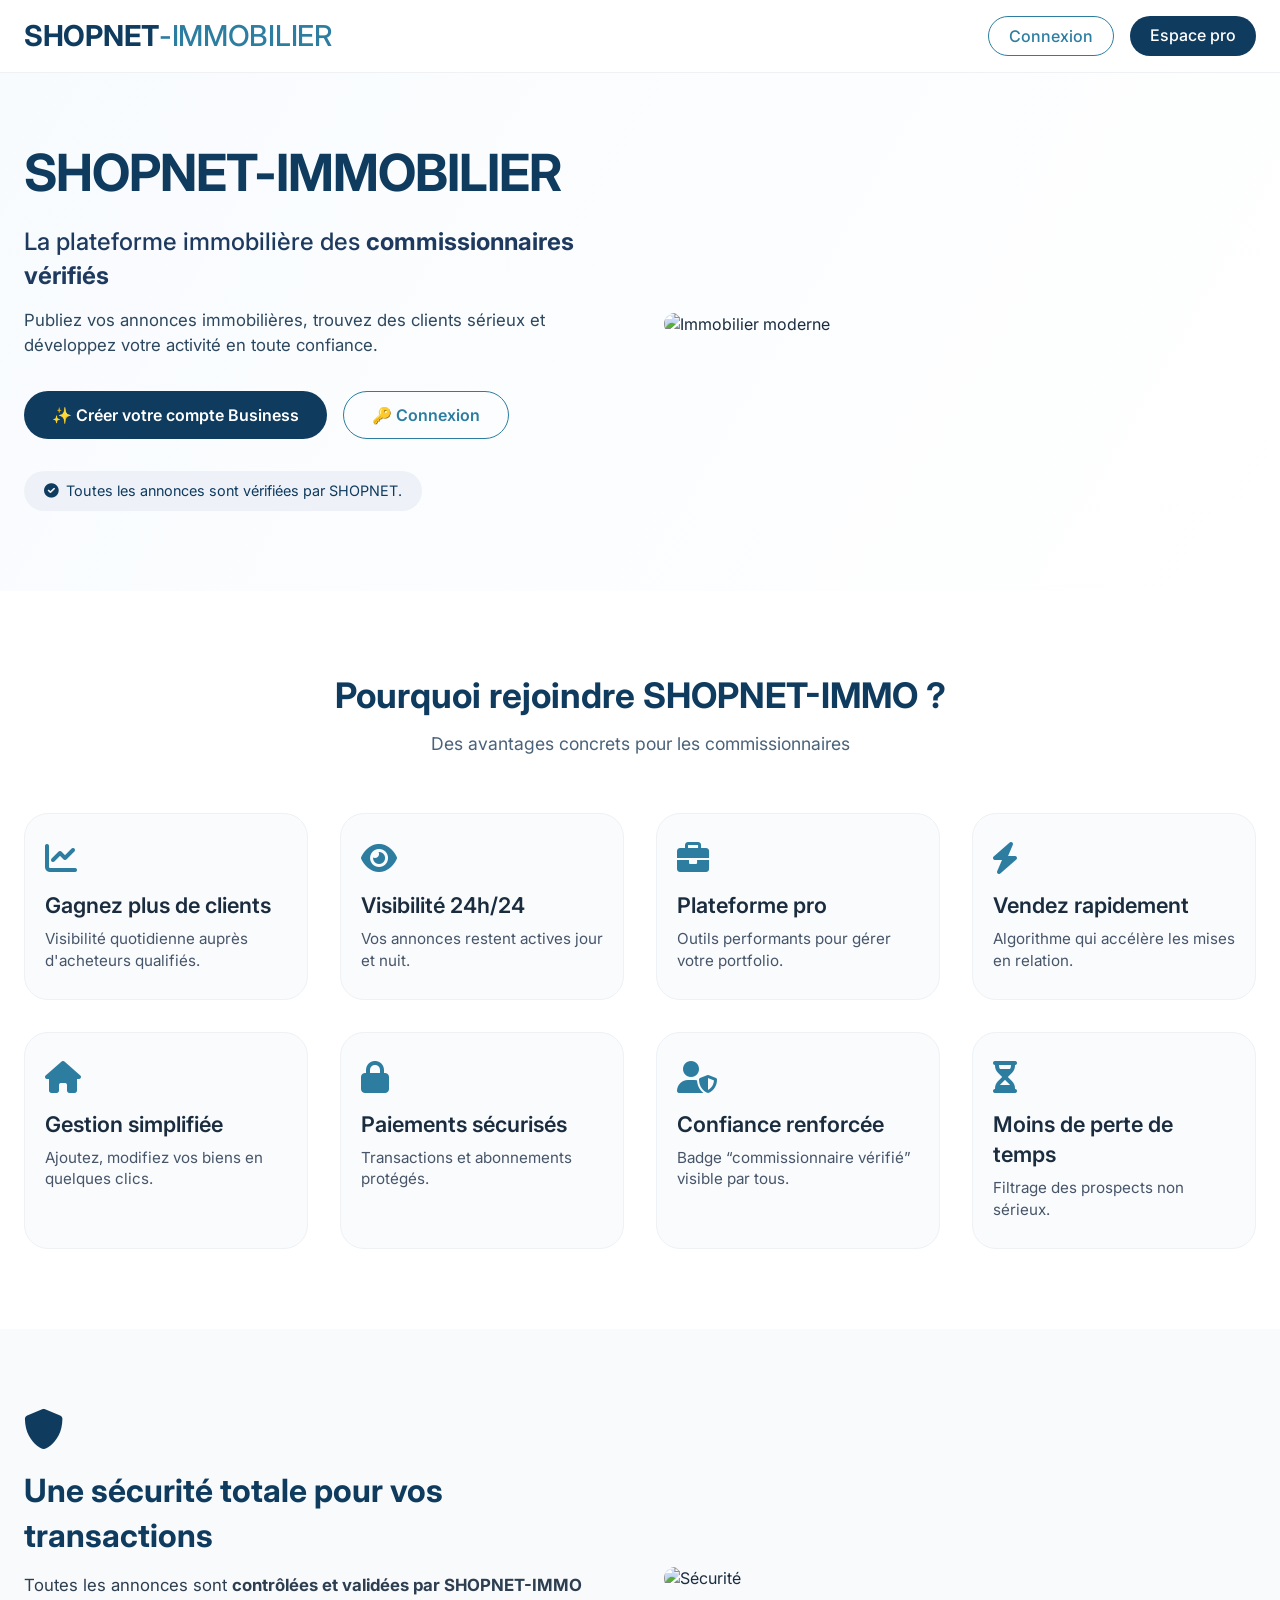
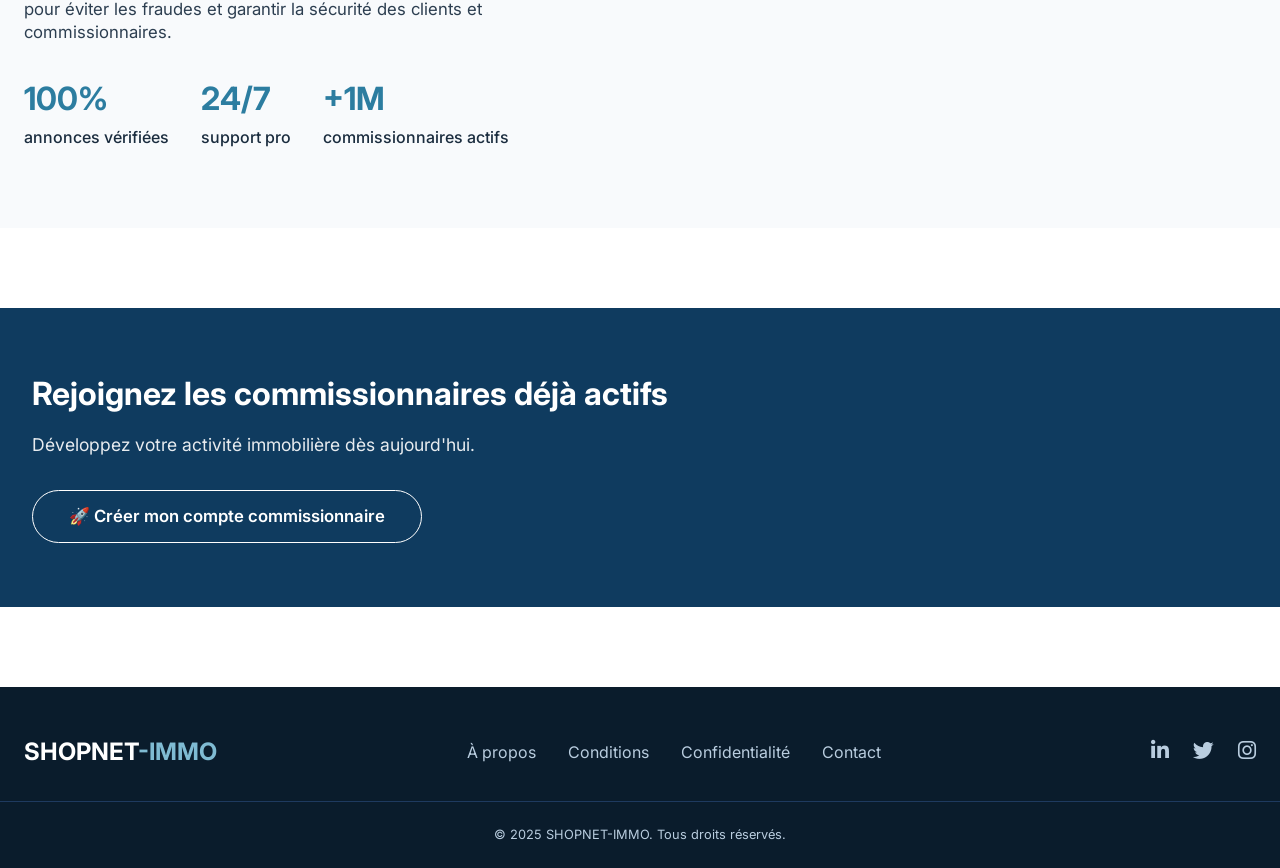
==== index.html @ 05b3bc92 "first commit" ====
<!DOCTYPE html>
<html lang="fr">
<head>
  <meta charset="UTF-8">
  <meta name="viewport" content="width=device-width, initial-scale=1.0, viewport-fit=cover">
  <title>SHOPNET-Immo | Commissionnaires vérifiés</title>
  <link rel="stylesheet" href="style.css">
  <link href="https://fonts.googleapis.com/css2?family=Inter:opsz,wght@14..32,300;14..32,400;14..32,500;14..32,600;14..32,700&display=swap" rel="stylesheet">
  <link rel="stylesheet" href="https://cdnjs.cloudflare.com/ajax/libs/font-awesome/6.0.0-beta3/css/all.min.css">
</head>
<body>

  <nav class="navbar">
    <div class="container nav-flex">
      <div class="logo">SHOPNET<span>-IMMOBILIER</span></div>
      <div class="nav-actions">
        <a href="#" class="btn-outline">Connexion</a>
        <a href="#" class="btn-primary">Espace pro</a>
      </div>
    </div>
  </nav>

  <main>
    <section class="hero">
      <div class="container hero-grid">
        <div class="hero-text">
          <h1>SHOPNET-IMMOBILIER</h1>
          <p class="hero-subtitle">La plateforme immobilière des <strong>commissionnaires vérifiés</strong></p>
          <p class="hero-description">Publiez vos annonces immobilières, trouvez des clients sérieux et développez votre activité en toute confiance.</p>
          <div class="hero-buttons">
            <a href="register.html" class="btn btn-primary">✨ Créer votre compte Business</a>
            <a href="Login.html" class="btn btn-secondary">🔑 Connexion</a>
          </div>
          <div class="trust-mini">
            <i class="fas fa-check-circle"></i> Toutes les annonces sont vérifiées par SHOPNET.
          </div>
        </div>
        <div class="hero-visual">
          <img src="https://images.unsplash.com/photo-1560518883-ce09059eeffa?w=600&auto=format" alt="Immobilier moderne" loading="lazy">
        </div>
      </div>
    </section>

    <section class="advantages">
      <div class="container">
        <div class="section-title">
          <h2>Pourquoi rejoindre SHOPNET-IMMO ?</h2>
          <p>Des avantages concrets pour les commissionnaires</p>
        </div>
        <div class="advantages-grid">
          <div class="card"><i class="fas fa-chart-line"></i><h3>Gagnez plus de clients</h3><p>Visibilité quotidienne auprès d'acheteurs qualifiés.</p></div>
          <div class="card"><i class="fas fa-eye"></i><h3>Visibilité 24h/24</h3><p>Vos annonces restent actives jour et nuit.</p></div>
          <div class="card"><i class="fas fa-briefcase"></i><h3>Plateforme pro</h3><p>Outils performants pour gérer votre portfolio.</p></div>
          <div class="card"><i class="fas fa-bolt"></i><h3>Vendez rapidement</h3><p>Algorithme qui accélère les mises en relation.</p></div>
          <div class="card"><i class="fas fa-home"></i><h3>Gestion simplifiée</h3><p>Ajoutez, modifiez vos biens en quelques clics.</p></div>
          <div class="card"><i class="fas fa-lock"></i><h3>Paiements sécurisés</h3><p>Transactions et abonnements protégés.</p></div>
          <div class="card"><i class="fas fa-user-shield"></i><h3>Confiance renforcée</h3><p>Badge “commissionnaire vérifié” visible par tous.</p></div>
          <div class="card"><i class="fas fa-hourglass-half"></i><h3>Moins de perte de temps</h3><p>Filtrage des prospects non sérieux.</p></div>
        </div>
      </div>
    </section>

    <section class="trust">
      <div class="container trust-flex">
        <div class="trust-content">
          <i class="fas fa-shield-alt"></i>
          <h2>Une sécurité totale pour vos transactions</h2>
          <p>Toutes les annonces sont <strong>contrôlées et validées par SHOPNET-IMMO</strong> pour éviter les fraudes et garantir la sécurité des clients et commissionnaires.</p>
          <div class="trust-stats">
            <div><span>100%</span> annonces vérifiées</div>
            <div><span>24/7</span> support pro</div>
            <div><span>+1M</span> commissionnaires actifs</div>
          </div>
        </div>             
        <div class="trust-image">
          <img src="https://images.unsplash.com/photo-1560520653-9e0e4c89eb11?w=500&auto=format" alt="Sécurité">
        </div>
      </div>
    </section>

    <section class="cta">
      <div class="container cta-inner">
        <h2>Rejoignez les commissionnaires déjà actifs</h2>
        <p>Développez votre activité immobilière dès aujourd'hui.</p>
        <a href="#" class="btn btn-outline-cta">🚀 Créer mon compte commissionnaire</a>
      </div>
    </section>
  </main>

  <footer class="footer">
    <div class="container footer-flex">
      <div class="footer-brand">SHOPNET<span>-IMMO</span></div>
      <div class="footer-links">
        <a href="#">À propos</a>
        <a href="#">Conditions</a>
        <a href="#">Confidentialité</a>
        <a href="#">Contact</a>
      </div>
      <div class="footer-social">
        <i class="fab fa-linkedin-in"></i>
        <i class="fab fa-twitter"></i>
        <i class="fab fa-instagram"></i>
      </div>
    </div>
    <div class="footer-copyright">© 2025 SHOPNET-IMMO. Tous droits réservés.</div>
  </footer>

  <script src="script.js"></script>
</body>
</html>
---- style.css ----
* {
  margin: 0;
  padding: 0;
  box-sizing: border-box;
}

body {
  font-family: 'Inter', sans-serif;
  background: #ffffff;
  color: #1a2c3e;
  line-height: 1.4;
}

.container {
  max-width: 1280px;
  margin: 0 auto;
  padding: 0 24px;
}

.navbar {
  background: white;
  border-bottom: 1px solid #eef2f5;
  padding: 16px 0;
  position: sticky;
  top: 0;
  background: rgba(255,255,255,0.96);
  backdrop-filter: blur(4px);
  z-index: 10;
}

.nav-flex {
  display: flex;
  justify-content: space-between;
  align-items: center;
  flex-wrap: wrap;
  gap: 16px;
}

.logo {
  font-size: 1.8rem;
  font-weight: 700;
  color: #0f3b5f;
  letter-spacing: -0.3px;
}

.logo span {
  color: #2c7da0;
  font-weight: 500;
}

.nav-actions {
  display: flex;
  gap: 16px;
}

.btn-outline {
  border: 1px solid #2c7da0;
  background: transparent;
  padding: 8px 20px;
  border-radius: 40px;
  color: #2c7da0;
  font-weight: 500;
  text-decoration: none;
  transition: 0.2s;
}

.btn-outline:hover {
  background: #eef7fc;
}

.btn-primary {
  background: #0f3b5f;
  color: white;
  padding: 8px 20px;
  border-radius: 40px;
  font-weight: 500;
  text-decoration: none;
  transition: 0.2s;
  border: none;
}

.btn-primary:hover {
  background: #1e5a7d;
}

.hero {
  padding: 64px 0 80px;
  background: linear-gradient(120deg, #f8fbfe 0%, #ffffff 100%);
}

.hero-grid {
  display: grid;
  grid-template-columns: 1fr 1fr;
  gap: 48px;
  align-items: center;
}

.hero-text h1 {
  font-size: 3.2rem;
  font-weight: 700;
  color: #0f3b5f;
  margin-bottom: 16px;
  letter-spacing: -1px;
}

.hero-subtitle {
  font-size: 1.5rem;
  font-weight: 500;
  margin-bottom: 16px;
  color: #1e3a5f;
}

.hero-description {
  font-size: 1.05rem;
  color: #2c475e;
  margin-bottom: 32px;
  line-height: 1.5;
}

.hero-buttons {
  display: flex;
  flex-wrap: wrap;
  gap: 16px;
  margin-bottom: 32px;
}

.btn {
  padding: 12px 28px;
  border-radius: 40px;
  font-weight: 600;
  text-decoration: none;
  display: inline-flex;
  align-items: center;
  gap: 8px;
  transition: all 0.2s ease;
}

.btn-primary {
  background: #0f3b5f;
  color: white;
}

.btn-primary:hover {
  background: #1a4f76;
  transform: translateY(-2px);
}

.btn-secondary {
  background: transparent;
  border: 1px solid #2c7da0;
  color: #2c7da0;
}

.btn-secondary:hover {
  background: #eef7fc;
}

.trust-mini {
  background: #eef2f8;
  padding: 10px 20px;
  border-radius: 60px;
  display: inline-flex;
  align-items: center;
  gap: 8px;
  font-size: 0.9rem;
  color: #0f3b5f;
}

.hero-visual img {
  width: 100%;
  border-radius: 24px;
  display: block;
}

.advantages {
  padding: 80px 0;
  background: white;
}

.section-title {
  text-align: center;
  margin-bottom: 56px;
}

.section-title h2 {
  font-size: 2.2rem;
  font-weight: 700;
  color: #0f3b5f;
  margin-bottom: 12px;
}

.section-title p {
  font-size: 1.1rem;
  color: #4a627a;
}

.advantages-grid {
  display: grid;
  grid-template-columns: repeat(auto-fill, minmax(270px, 1fr));
  gap: 32px;
}

.card {
  background: #f9fbfd;
  padding: 28px 20px;
  border-radius: 24px;
  transition: all 0.25s;
  border: 1px solid #eef2f5;
}

.card i {
  font-size: 2rem;
  color: #2c7da0;
  margin-bottom: 16px;
  display: inline-block;
}

.card h3 {
  font-size: 1.35rem;
  margin-bottom: 8px;
  font-weight: 600;
}

.card p {
  font-size: 0.95rem;
  color: #475569;
  line-height: 1.4;
}

.card:hover {
  transform: translateY(-4px);
  border-color: #cde3ef;
  background: white;
}

.trust {
  padding: 80px 0;
  background: #f8fafc;
}

.trust-flex {
  display: grid;
  grid-template-columns: 1fr 1fr;
  gap: 48px;
  align-items: center;
}

.trust-content i {
  font-size: 2.5rem;
  color: #0f3b5f;
  margin-bottom: 20px;
}

.trust-content h2 {
  font-size: 2rem;
  font-weight: 700;
  margin-bottom: 16px;
  color: #0f3b5f;
}

.trust-content p {
  font-size: 1.05rem;
  color: #2c3e50;
  margin-bottom: 32px;
}

.trust-stats {
  display: flex;
  flex-wrap: wrap;
  gap: 32px;
}

.trust-stats div {
  font-size: 1rem;
  font-weight: 500;
}

.trust-stats span {
  display: block;
  font-size: 2rem;
  font-weight: 700;
  color: #2c7da0;
  margin-bottom: 4px;
}

.trust-image img {
  width: 100%;
  border-radius: 24px;
  display: block;
}

.cta {
  padding: 80px 0;
  background: white;
}

.cta-inner {
  background: #0f3b5f;
  padding: 64px 32px;
  border-radius: 0;
  text-align: left;
  color: white;
}

.cta-inner h2 {
  font-size: 2rem;
  margin-bottom: 16px;
}

.cta-inner p {
  font-size: 1.1rem;
  margin-bottom: 32px;
  opacity: 0.9;
}

/* Bouton CTA sans fond, simple trait, AVEC border-radius */
.btn-outline-cta {
  background: transparent;
  border: 1px solid white;
  color: white;
  padding: 14px 36px;
  font-size: 1.05rem;
  font-weight: 600;
  text-decoration: none;
  display: inline-flex;
  align-items: center;
  gap: 8px;
  transition: all 0.2s ease;
  border-radius: 40px;   /* ← AJOUT : coins arrondis */
}

.btn-outline-cta:hover {
  background: rgba(255, 255, 255, 0.1);
  border-color: white;
  color: white;
  transform: translateY(-2px);
}

.footer {
  background: #0a1c2c;
  color: #b9cddf;
  padding: 48px 0 24px;
}

.footer-flex {
  display: flex;
  justify-content: space-between;
  align-items: center;
  flex-wrap: wrap;
  gap: 32px;
  border-bottom: 1px solid #1e3a5f;
  padding-bottom: 32px;
  margin-bottom: 24px;
}

.footer-brand {
  font-size: 1.5rem;
  font-weight: 700;
  color: white;
}

.footer-brand span {
  color: #7fbbd3;
}

.footer-links {
  display: flex;
  gap: 32px;
  flex-wrap: nowrap;
}

.footer-links a {
  color: #b9cddf;
  text-decoration: none;
  transition: 0.2s;
  white-space: nowrap;
}

.footer-links a:hover {
  color: white;
}

.footer-social i {
  font-size: 1.3rem;
  margin-left: 20px;
  cursor: pointer;
  transition: 0.2s;
}

.footer-social i:hover {
  color: white;
}

.footer-copyright {
  text-align: center;
  font-size: 0.8rem;
}

/* Responsive */
@media (max-width: 900px) {
  .hero-grid, .trust-flex {
    grid-template-columns: 1fr;
    gap: 32px;
  }
  .hero-text h1 {
    font-size: 2.8rem;
  }
  .advantages-grid {
    gap: 24px;
  }
}

@media (max-width: 768px) {
  .footer-links {
    gap: 20px;
    flex-wrap: wrap;
  }
  .footer-links a {
    white-space: normal;
  }
}

@media (max-width: 640px) {
  .container {
    padding: 0 20px;
  }
  .hero {
    padding: 40px 0;
  }
  .hero-buttons {
    flex-direction: column;
    align-items: stretch;
  }
  .btn {
    justify-content: center;
  }
  .trust-stats {
    flex-direction: column;
    gap: 16px;
  }
  .footer-flex {
    flex-direction: column;
    text-align: center;
  }
  .footer-links {
    justify-content: center;
    flex-wrap: wrap;
  }
}
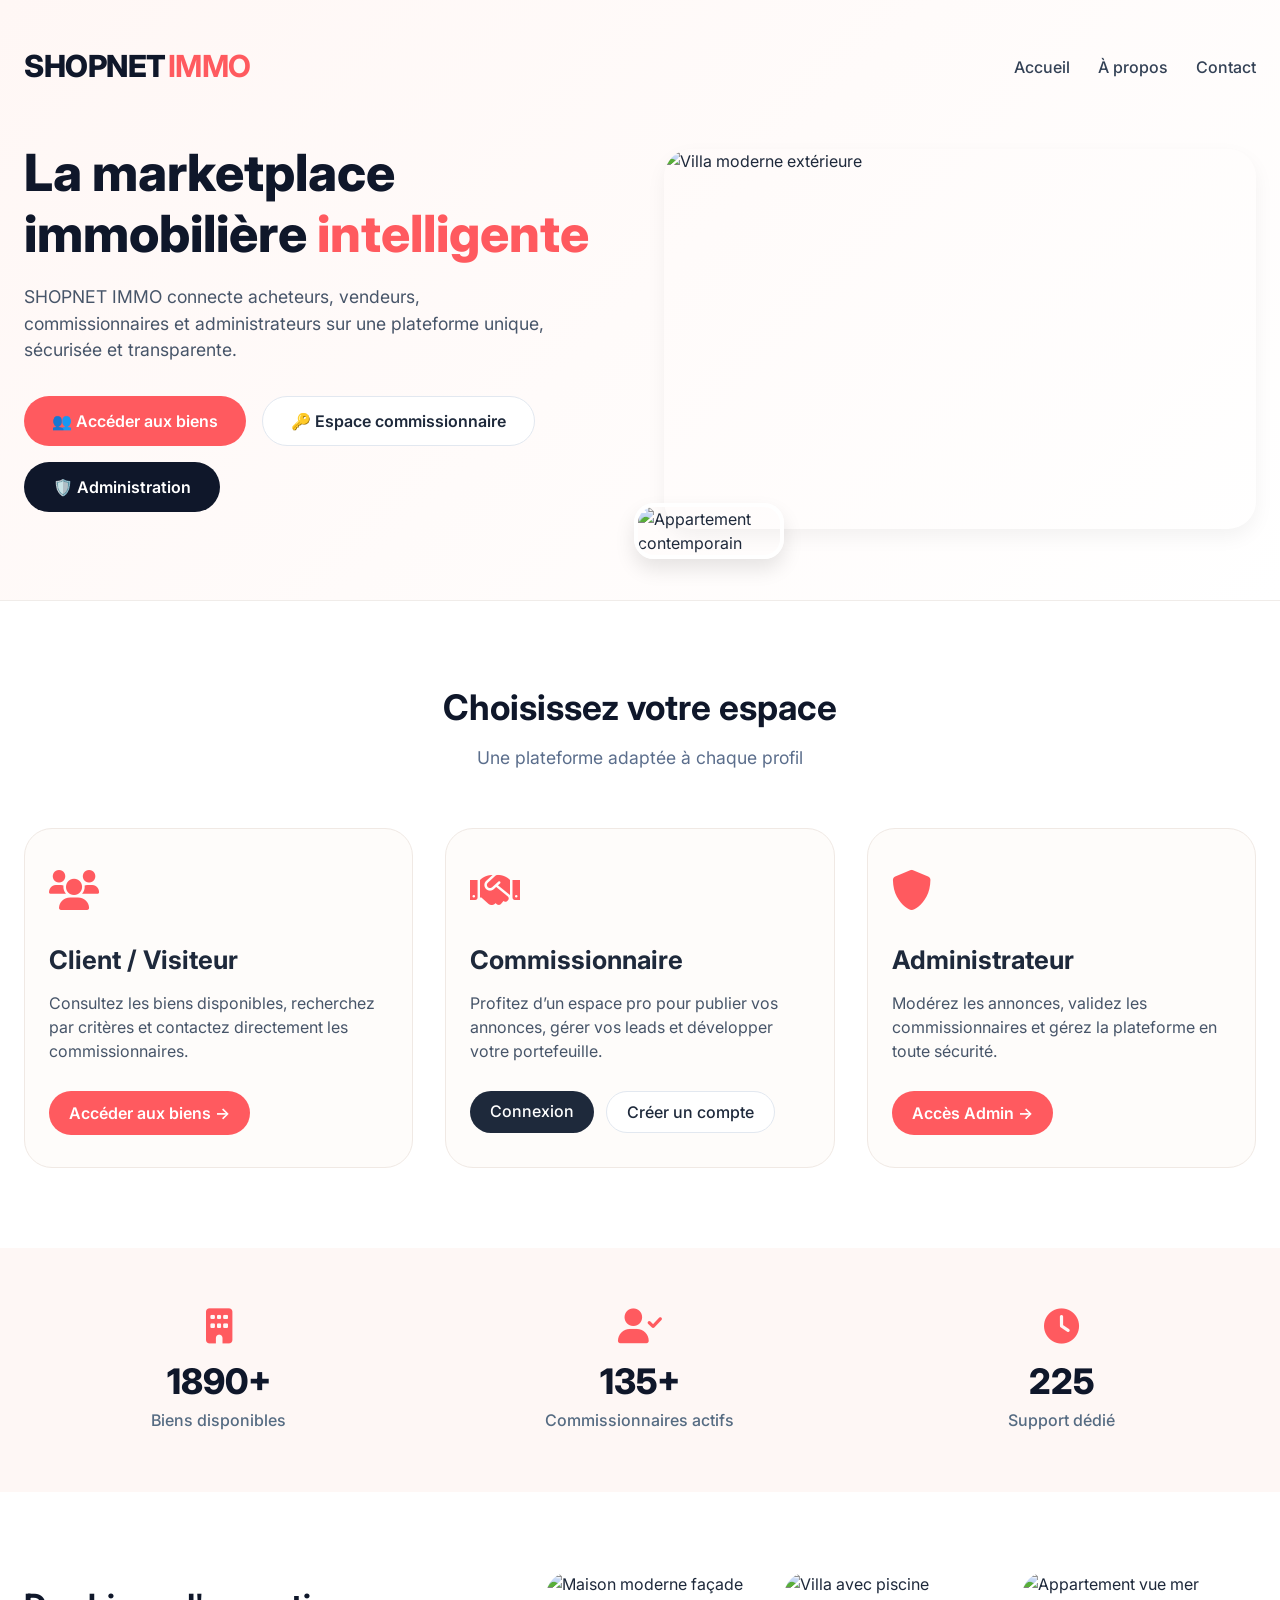
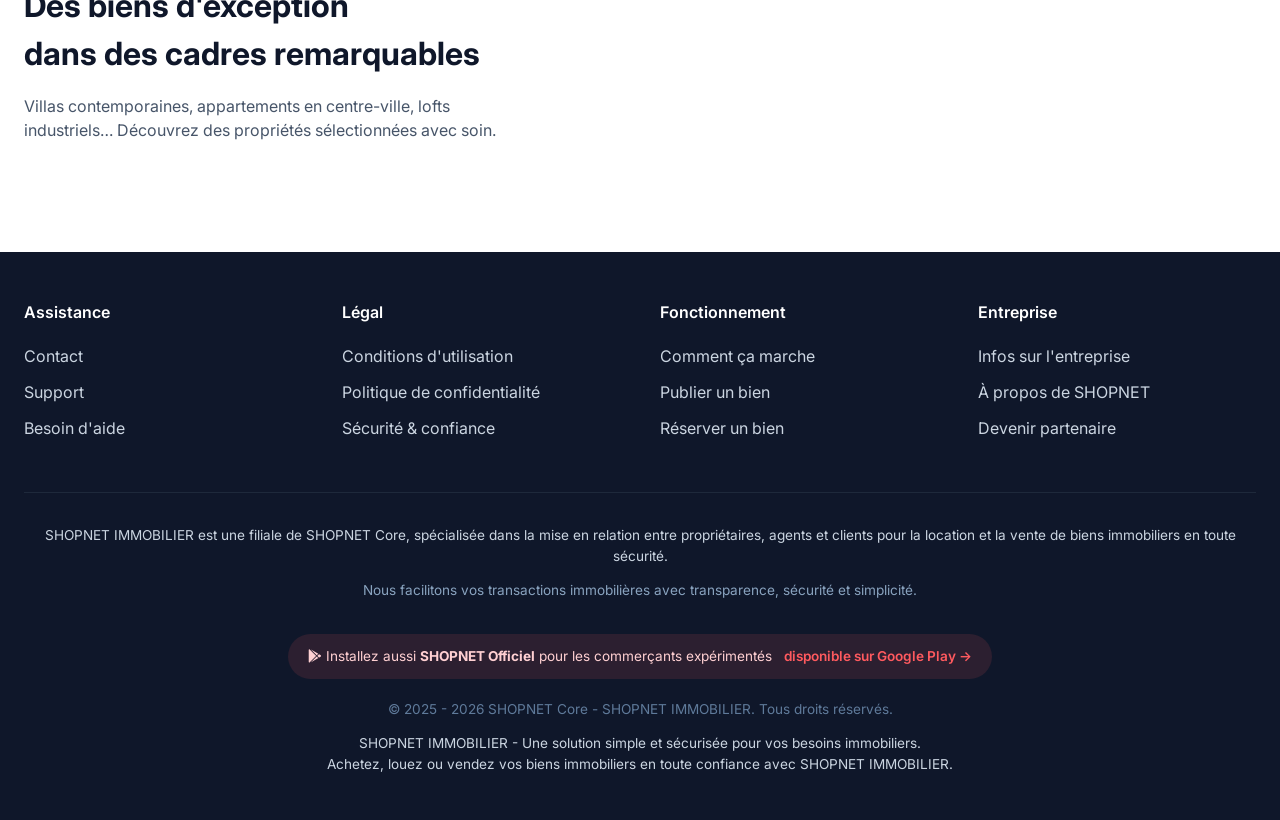
==== commit 3eb337dc: "update project" ====
--- a/index.html
+++ b/index.html
@@ -5,106 +5,167 @@
 <head>
   <meta charset="UTF-8">
   <meta name="viewport" content="width=device-width, initial-scale=1.0, viewport-fit=cover">
-  <title>SHOPNET-Immo | Commissionnaires vérifiés</title>
+  <title>SHOPNET IMMO | Portail immobilier de confiance</title>
   <link rel="stylesheet" href="style.css">
-  <link href="https://fonts.googleapis.com/css2?family=Inter:opsz,wght@14..32,300;14..32,400;14..32,500;14..32,600;14..32,700&display=swap" rel="stylesheet">
+  <link href="https://fonts.googleapis.com/css2?family=Inter:opsz,wght@14..32,300;14..32,400;14..32,500;14..32,600;14..32,700;14..32,800&display=swap" rel="stylesheet">
   <link rel="stylesheet" href="https://cdnjs.cloudflare.com/ajax/libs/font-awesome/6.0.0-beta3/css/all.min.css">
 </head>
 <body>
+  <header class="hero-section">
+    <div class="container">
+      <nav class="navbar">
+        <div class="logo">SHOPNET<span>IMMO</span></div>
+        <div class="nav-links">
+          <a href="#" class="nav-link">Accueil</a>
+          <a href="#" class="nav-link">À propos</a>
+          <a href="#" class="nav-link">Contact</a>
+        </div>
+      </nav>
 
-  <nav class="navbar">
-    <div class="container nav-flex">
-      <div class="logo">SHOPNET<span>-IMMOBILIER</span></div>
-      <div class="nav-actions">
-        <a href="#" class="btn-outline">Connexion</a>
-        <a href="#" class="btn-primary">Espace pro</a>
+      <div class="hero-grid">
+        <div class="hero-content">
+          <h1>La marketplace immobilière <span class="accent">intelligente</span></h1>
+          <p class="hero-description">
+            SHOPNET IMMO connecte acheteurs, vendeurs, commissionnaires et administrateurs sur une plateforme unique, sécurisée et transparente.
+          </p>
+          <div class="hero-buttons">
+            <a href="Fil.html" class="btn btn-primary">👥 Accéder aux biens</a>
+            <a href="Login.html" class="btn btn-outline">🔑 Espace commissionnaire</a>
+            <a href="AdminDashboard/verifie.html" class="btn btn-secondary">🛡️ Administration</a>
+          </div>
+        </div>
+        <div class="hero-image">
+          <img src="https://images.unsplash.com/photo-1582407947304-fd86f028f716?w=700&auto=format" alt="Villa moderne extérieure" loading="lazy">
+          <img src="https://images.unsplash.com/photo-1564013799919-ab600027ffc6?w=300&auto=format" alt="Appartement contemporain" class="floating-img" loading="lazy">
+        </div>
       </div>
     </div>
-  </nav>
+  </header>
 
   <main>
-    <section class="hero">
-      <div class="container hero-grid">
-        <div class="hero-text">
-          <h1>SHOPNET-IMMOBILIER</h1>
-          <p class="hero-subtitle">La plateforme immobilière des <strong>commissionnaires vérifiés</strong></p>
-          <p class="hero-description">Publiez vos annonces immobilières, trouvez des clients sérieux et développez votre activité en toute confiance.</p>
-          <div class="hero-buttons">
-            <a href="register.html" class="btn btn-primary">✨ Créer votre compte Business</a>
-            <a href="Login.html" class="btn btn-secondary">🔑 Connexion</a>
+    <!-- Section rôles principaux -->
+    <section class="roles">
+      <div class="container">
+        <div class="section-header">
+          <h2>Choisissez votre espace</h2>
+          <p>Une plateforme adaptée à chaque profil</p>
+        </div>
+        <div class="roles-grid">
+          <!-- Carte Client -->
+          <div class="role-card">
+            <div class="role-icon"><i class="fas fa-users"></i></div>
+            <h3>Client / Visiteur</h3>
+            <p>Consultez les biens disponibles, recherchez par critères et contactez directement les commissionnaires.</p>
+            <a href="Fil.html" class="btn-role">Accéder aux biens →</a>
           </div>
-          <div class="trust-mini">
-            <i class="fas fa-check-circle"></i> Toutes les annonces sont vérifiées par SHOPNET.
+          <!-- Carte Commissionnaire -->
+          <div class="role-card">
+            <div class="role-icon"><i class="fas fa-handshake"></i></div>
+            <h3>Commissionnaire</h3>
+            <p>Profitez d’un espace pro pour publier vos annonces, gérer vos leads et développer votre portefeuille.</p>
+            <div class="role-buttons">
+              <a href="Login.html" class="btn-role-small">Connexion</a>
+              <a href="register.html" class="btn-role-small outline">Créer un compte</a>
+            </div>
           </div>
-        </div>
-        <div class="hero-visual">
-          <img src="https://images.unsplash.com/photo-1560518883-ce09059eeffa?w=600&auto=format" alt="Immobilier moderne" loading="lazy">
+          <!-- Carte Admin -->
+          <div class="role-card">
+            <div class="role-icon"><i class="fas fa-shield-alt"></i></div>
+            <h3>Administrateur</h3>
+            <p>Modérez les annonces, validez les commissionnaires et gérez la plateforme en toute sécurité.</p>
+            <a href="AdminDashboard/verifie.html" class="btn-role">Accès Admin →</a>
+          </div>
         </div>
       </div>
     </section>
 
-    <section class="advantages">
-      <div class="container">
-        <div class="section-title">
-          <h2>Pourquoi rejoindre SHOPNET-IMMO ?</h2>
-          <p>Des avantages concrets pour les commissionnaires</p>
+    <!-- Section confiance / chiffres -->
+    <section class="stats">
+      <div class="container stats-grid">
+        <div class="stat-item">
+          <i class="fas fa-building"></i>
+          <span class="stat-number">2 500+</span>
+          <span>Biens disponibles</span>
         </div>
-        <div class="advantages-grid">
-          <div class="card"><i class="fas fa-chart-line"></i><h3>Gagnez plus de clients</h3><p>Visibilité quotidienne auprès d'acheteurs qualifiés.</p></div>
-          <div class="card"><i class="fas fa-eye"></i><h3>Visibilité 24h/24</h3><p>Vos annonces restent actives jour et nuit.</p></div>
-          <div class="card"><i class="fas fa-briefcase"></i><h3>Plateforme pro</h3><p>Outils performants pour gérer votre portfolio.</p></div>
-          <div class="card"><i class="fas fa-bolt"></i><h3>Vendez rapidement</h3><p>Algorithme qui accélère les mises en relation.</p></div>
-          <div class="card"><i class="fas fa-home"></i><h3>Gestion simplifiée</h3><p>Ajoutez, modifiez vos biens en quelques clics.</p></div>
-          <div class="card"><i class="fas fa-lock"></i><h3>Paiements sécurisés</h3><p>Transactions et abonnements protégés.</p></div>
-          <div class="card"><i class="fas fa-user-shield"></i><h3>Confiance renforcée</h3><p>Badge “commissionnaire vérifié” visible par tous.</p></div>
-          <div class="card"><i class="fas fa-hourglass-half"></i><h3>Moins de perte de temps</h3><p>Filtrage des prospects non sérieux.</p></div>
+        <div class="stat-item">
+          <i class="fas fa-user-check"></i>
+          <span class="stat-number">180+</span>
+          <span>Commissionnaires actifs</span>
+        </div>
+        <div class="stat-item">
+          <i class="fas fa-clock"></i>
+          <span class="stat-number">24/7</span>
+          <span>Support dédié</span>
         </div>
       </div>
     </section>
 
-    <section class="trust">
-      <div class="container trust-flex">
-        <div class="trust-content">
-          <i class="fas fa-shield-alt"></i>
-          <h2>Une sécurité totale pour vos transactions</h2>
-          <p>Toutes les annonces sont <strong>contrôlées et validées par SHOPNET-IMMO</strong> pour éviter les fraudes et garantir la sécurité des clients et commissionnaires.</p>
-          <div class="trust-stats">
-            <div><span>100%</span> annonces vérifiées</div>
-            <div><span>24/7</span> support pro</div>
-            <div><span>+1M</span> commissionnaires actifs</div>
+    <!-- Section images de motivation extérieures -->
+    <section class="gallery-showcase">
+      <div class="container">
+        <div class="gallery-flex">
+          <div class="gallery-text">
+            <h2>Des biens d'exception<br> dans des cadres remarquables</h2>
+            <p>Villas contemporaines, appartements en centre-ville, lofts industriels… Découvrez des propriétés sélectionnées avec soin.</p>
           </div>
-        </div>             
-        <div class="trust-image">
-          <img src="https://images.unsplash.com/photo-1560520653-9e0e4c89eb11?w=500&auto=format" alt="Sécurité">
+          <div class="gallery-images">
+            <img src="https://images.unsplash.com/photo-1600585154340-be6161a56a0c?w=400&auto=format" alt="Maison moderne façade">
+            <img src="https://images.unsplash.com/photo-1600585154526-990dced4db0d?w=400&auto=format" alt="Villa avec piscine">
+            <img src="https://images.unsplash.com/photo-1600607687939-ce8a6c25118c?w=400&auto=format" alt="Appartement vue mer">
+          </div>
         </div>
-      </div>
-    </section>
-
-    <section class="cta">
-      <div class="container cta-inner">
-        <h2>Rejoignez les commissionnaires déjà actifs</h2>
-        <p>Développez votre activité immobilière dès aujourd'hui.</p>
-        <a href="#" class="btn btn-outline-cta">🚀 Créer mon compte commissionnaire</a>
       </div>
     </section>
   </main>
 
+  <!-- Footer complet (demandé) -->
   <footer class="footer">
-    <div class="container footer-flex">
-      <div class="footer-brand">SHOPNET<span>-IMMO</span></div>
-      <div class="footer-links">
-        <a href="#">À propos</a>
-        <a href="#">Conditions</a>
-        <a href="#">Confidentialité</a>
-        <a href="#">Contact</a>
+    <div class="container">
+      <div class="footer-grid">
+        <div class="footer-col">
+          <h4>Assistance</h4>
+          <ul>
+            <li><a href="#">Contact</a></li>
+            <li><a href="#">Support</a></li>
+            <li><a href="#">Besoin d'aide</a></li>
+          </ul>
+        </div>
+        <div class="footer-col">
+          <h4>Légal</h4>
+          <ul>
+            <li><a href="#">Conditions d'utilisation</a></li>
+            <li><a href="#">Politique de confidentialité</a></li>
+            <li><a href="#">Sécurité & confiance</a></li>
+          </ul>
+        </div>
+        <div class="footer-col">
+          <h4>Fonctionnement</h4>
+          <ul>
+            <li><a href="#">Comment ça marche</a></li>
+            <li><a href="#">Publier un bien</a></li>
+            <li><a href="#">Réserver un bien</a></li>
+          </ul>
+        </div>
+        <div class="footer-col">
+          <h4>Entreprise</h4>
+          <ul>
+            <li><a href="#">Infos sur l'entreprise</a></li>
+            <li><a href="#">À propos de SHOPNET</a></li>
+            <li><a href="#">Devenir partenaire</a></li>
+          </ul>
+        </div>
       </div>
-      <div class="footer-social">
-        <i class="fab fa-linkedin-in"></i>
-        <i class="fab fa-twitter"></i>
-        <i class="fab fa-instagram"></i>
+      <div class="footer-branding">
+        <p class="brand-description">SHOPNET IMMOBILIER est une filiale de SHOPNET Core, spécialisée dans la mise en relation entre propriétaires, agents et clients pour la location et la vente de biens immobiliers en toute sécurité.</p>
+        <p class="trust-text">Nous facilitons vos transactions immobilières avec transparence, sécurité et simplicité.</p>
+        <div class="app-promo">
+          <i class="fab fa-google-play"></i> Installez aussi <strong>SHOPNET Officiel</strong> pour les commerçants expérimentés 
+          <a href="https://play.google.com/store/apps/details?id=com.shopai.app" target="_blank" rel="noopener">disponible sur Google Play →</a>
+        </div>
+        <p class="copyright">© 2025 - 2026 SHOPNET Core - SHOPNET IMMOBILIER. Tous droits réservés.</p>
+        <p class="extra-text">SHOPNET IMMOBILIER - Une solution simple et sécurisée pour vos besoins immobiliers.<br>Achetez, louez ou vendez vos biens immobiliers en toute confiance avec SHOPNET IMMOBILIER.</p>
       </div>
     </div>
-    <div class="footer-copyright">© 2025 SHOPNET-IMMO. Tous droits réservés.</div>
   </footer>
 
   <script src="script.js"></script>
--- a/style.css
+++ b/style.css
@@ -1,4 +1,3 @@
-
 
 
 * {
@@ -10,8 +9,8 @@
 body {
   font-family: 'Inter', sans-serif;
   background: #ffffff;
-  color: #1a2c3e;
-  line-height: 1.4;
+  color: #1e293b;
+  line-height: 1.5;
 }
 
 .container {
@@ -20,75 +19,49 @@
   padding: 0 24px;
 }
 
+/* Header / Hero */
+.hero-section {
+  background: linear-gradient(135deg, #fff7f5 0%, #ffffff 100%);
+  padding: 32px 0 64px;
+  border-bottom: 1px solid #f0ece9;
+}
+
 .navbar {
-  background: white;
-  border-bottom: 1px solid #eef2f5;
-  padding: 16px 0;
-  position: sticky;
-  top: 0;
-  background: rgba(255,255,255,0.96);
-  backdrop-filter: blur(4px);
-  z-index: 10;
-}
-
-.nav-flex {
   display: flex;
   justify-content: space-between;
   align-items: center;
+  padding: 12px 0 32px;
   flex-wrap: wrap;
   gap: 16px;
 }
 
 .logo {
-  font-size: 1.8rem;
+  font-size: 1.9rem;
+  font-weight: 800;
+  letter-spacing: -0.5px;
+  color: #0f172a;
+}
+
+.logo span {
+  color: #FF5A5F;
   font-weight: 700;
-  color: #0f3b5f;
-  letter-spacing: -0.3px;
-}
-
-.logo span {
-  color: #2c7da0;
+  margin-left: 2px;
+}
+
+.nav-links {
+  display: flex;
+  gap: 28px;
+}
+
+.nav-link {
+  text-decoration: none;
+  color: #334155;
   font-weight: 500;
-}
-
-.nav-actions {
-  display: flex;
-  gap: 16px;
-}
-
-.btn-outline {
-  border: 1px solid #2c7da0;
-  background: transparent;
-  padding: 8px 20px;
-  border-radius: 40px;
-  color: #2c7da0;
-  font-weight: 500;
-  text-decoration: none;
-  transition: 0.2s;
-}
-
-.btn-outline:hover {
-  background: #eef7fc;
-}
-
-.btn-primary {
-  background: #0f3b5f;
-  color: white;
-  padding: 8px 20px;
-  border-radius: 40px;
-  font-weight: 500;
-  text-decoration: none;
-  transition: 0.2s;
-  border: none;
-}
-
-.btn-primary:hover {
-  background: #1e5a7d;
-}
-
-.hero {
-  padding: 64px 0 80px;
-  background: linear-gradient(120deg, #f8fbfe 0%, #ffffff 100%);
+  transition: color 0.2s;
+}
+
+.nav-link:hover {
+  color: #FF5A5F;
 }
 
 .hero-grid {
@@ -96,35 +69,33 @@
   grid-template-columns: 1fr 1fr;
   gap: 48px;
   align-items: center;
-}
-
-.hero-text h1 {
+  margin-top: 20px;
+}
+
+.hero-content h1 {
   font-size: 3.2rem;
-  font-weight: 700;
-  color: #0f3b5f;
-  margin-bottom: 16px;
-  letter-spacing: -1px;
-}
-
-.hero-subtitle {
-  font-size: 1.5rem;
-  font-weight: 500;
-  margin-bottom: 16px;
-  color: #1e3a5f;
+  font-weight: 800;
+  line-height: 1.2;
+  margin-bottom: 20px;
+  color: #0f172a;
+}
+
+.accent {
+  color: #FF5A5F;
 }
 
 .hero-description {
-  font-size: 1.05rem;
-  color: #2c475e;
+  font-size: 1.1rem;
+  color: #475569;
   margin-bottom: 32px;
-  line-height: 1.5;
+  max-width: 90%;
 }
 
 .hero-buttons {
   display: flex;
   flex-wrap: wrap;
   gap: 16px;
-  margin-bottom: 32px;
+  margin-bottom: 24px;
 }
 
 .btn {
@@ -134,301 +105,361 @@
   text-decoration: none;
   display: inline-flex;
   align-items: center;
-  gap: 8px;
+  gap: 10px;
   transition: all 0.2s ease;
+  border: 1px solid transparent;
 }
 
 .btn-primary {
-  background: #0f3b5f;
-  color: white;
+  background: #FF5A5F;
+  color: white;
+  border: none;
 }
 
 .btn-primary:hover {
-  background: #1a4f76;
+  background: #e14b50;
   transform: translateY(-2px);
 }
 
+.btn-outline {
+  background: white;
+  border: 1px solid #e2e8f0;
+  color: #1e293b;
+}
+
+.btn-outline:hover {
+  border-color: #FF5A5F;
+  background: #fff5f5;
+}
+
 .btn-secondary {
-  background: transparent;
-  border: 1px solid #2c7da0;
-  color: #2c7da0;
+  background: #0f172a;
+  color: white;
 }
 
 .btn-secondary:hover {
-  background: #eef7fc;
-}
-
-.trust-mini {
-  background: #eef2f8;
-  padding: 10px 20px;
-  border-radius: 60px;
-  display: inline-flex;
-  align-items: center;
-  gap: 8px;
-  font-size: 0.9rem;
-  color: #0f3b5f;
-}
-
-.hero-visual img {
+  background: #1e293b;
+  transform: translateY(-2px);
+}
+
+.hero-image {
+  position: relative;
+}
+
+.hero-image img:first-child {
   width: 100%;
-  border-radius: 24px;
+  border-radius: 28px;
+  object-fit: cover;
+  height: 380px;
   display: block;
-}
-
-.advantages {
+  box-shadow: 0 8px 20px rgba(0,0,0,0.05);
+}
+
+.floating-img {
+  position: absolute;
+  bottom: -30px;
+  left: -30px;
+  width: 150px;
+  border-radius: 20px;
+  border: 4px solid white;
+  box-shadow: 0 10px 20px rgba(0,0,0,0.1);
+}
+
+/* Section rôles */
+.roles {
   padding: 80px 0;
   background: white;
 }
 
-.section-title {
+.section-header {
   text-align: center;
   margin-bottom: 56px;
 }
 
-.section-title h2 {
+.section-header h2 {
   font-size: 2.2rem;
   font-weight: 700;
-  color: #0f3b5f;
+  color: #0f172a;
   margin-bottom: 12px;
 }
 
-.section-title p {
+.section-header p {
   font-size: 1.1rem;
-  color: #4a627a;
-}
-
-.advantages-grid {
+  color: #5b6e8c;
+}
+
+.roles-grid {
   display: grid;
-  grid-template-columns: repeat(auto-fill, minmax(270px, 1fr));
+  grid-template-columns: repeat(auto-fit, minmax(290px, 1fr));
   gap: 32px;
 }
 
-.card {
-  background: #f9fbfd;
-  padding: 28px 20px;
-  border-radius: 24px;
-  transition: all 0.25s;
-  border: 1px solid #eef2f5;
-}
-
-.card i {
-  font-size: 2rem;
-  color: #2c7da0;
-  margin-bottom: 16px;
+.role-card {
+  background: #fefcfa;
+  border-radius: 28px;
+  padding: 32px 24px;
+  border: 1px solid #f0e9e4;
+  transition: transform 0.2s, border-color 0.2s;
+}
+
+.role-card:hover {
+  transform: translateY(-6px);
+  border-color: #FF5A5F;
+}
+
+.role-icon {
+  font-size: 2.5rem;
+  color: #FF5A5F;
+  margin-bottom: 20px;
+}
+
+.role-card h3 {
+  font-size: 1.6rem;
+  font-weight: 700;
+  margin-bottom: 12px;
+}
+
+.role-card p {
+  color: #475569;
+  margin-bottom: 28px;
+  line-height: 1.5;
+}
+
+.btn-role {
   display: inline-block;
-}
-
-.card h3 {
-  font-size: 1.35rem;
-  margin-bottom: 8px;
+  background: #FF5A5F;
+  color: white;
+  text-decoration: none;
+  padding: 10px 20px;
+  border-radius: 40px;
   font-weight: 600;
-}
-
-.card p {
-  font-size: 0.95rem;
-  color: #475569;
-  line-height: 1.4;
-}
-
-.card:hover {
-  transform: translateY(-4px);
-  border-color: #cde3ef;
+  transition: 0.2s;
+  border: none;
+}
+
+.btn-role:hover {
+  background: #e14b50;
+}
+
+.role-buttons {
+  display: flex;
+  gap: 12px;
+  flex-wrap: wrap;
+}
+
+.btn-role-small {
+  background: #1e293b;
+  color: white;
+  padding: 8px 20px;
+  border-radius: 40px;
+  text-decoration: none;
+  font-weight: 500;
+  transition: 0.2s;
+}
+
+.btn-role-small.outline {
   background: white;
-}
-
-.trust {
+  border: 1px solid #e2e8f0;
+  color: #1e293b;
+}
+
+.btn-role-small:hover {
+  background: #FF5A5F;
+  color: white;
+  border-color: #FF5A5F;
+}
+
+/* Stats */
+.stats {
+  background: #fef7f5;
+  padding: 60px 0;
+}
+
+.stats-grid {
+  display: flex;
+  justify-content: space-between;
+  flex-wrap: wrap;
+  gap: 32px;
+  text-align: center;
+}
+
+.stat-item {
+  flex: 1;
+  min-width: 150px;
+}
+
+.stat-item i {
+  font-size: 2.2rem;
+  color: #FF5A5F;
+  margin-bottom: 12px;
+}
+
+.stat-number {
+  display: block;
+  font-size: 2.2rem;
+  font-weight: 800;
+  color: #0f172a;
+}
+
+.stat-item span:last-child {
+  font-weight: 500;
+  color: #556b82;
+}
+
+/* Galerie extérieure */
+.gallery-showcase {
   padding: 80px 0;
-  background: #f8fafc;
-}
-
-.trust-flex {
-  display: grid;
-  grid-template-columns: 1fr 1fr;
+  background: white;
+}
+
+.gallery-flex {
+  display: flex;
+  flex-wrap: wrap;
   gap: 48px;
   align-items: center;
 }
 
-.trust-content i {
-  font-size: 2.5rem;
-  color: #0f3b5f;
-  margin-bottom: 20px;
-}
-
-.trust-content h2 {
+.gallery-text {
+  flex: 1;
+}
+
+.gallery-text h2 {
   font-size: 2rem;
   font-weight: 700;
   margin-bottom: 16px;
-  color: #0f3b5f;
-}
-
-.trust-content p {
-  font-size: 1.05rem;
-  color: #2c3e50;
-  margin-bottom: 32px;
-}
-
-.trust-stats {
-  display: flex;
-  flex-wrap: wrap;
-  gap: 32px;
-}
-
-.trust-stats div {
+  color: #0f172a;
+}
+
+.gallery-text p {
+  color: #475569;
   font-size: 1rem;
-  font-weight: 500;
-}
-
-.trust-stats span {
-  display: block;
-  font-size: 2rem;
-  font-weight: 700;
-  color: #2c7da0;
-  margin-bottom: 4px;
-}
-
-.trust-image img {
-  width: 100%;
+}
+
+.gallery-images {
+  flex: 1.5;
+  display: flex;
+  gap: 16px;
+  flex-wrap: wrap;
+}
+
+.gallery-images img {
+  width: calc(33% - 12px);
   border-radius: 24px;
-  display: block;
-}
-
-.cta {
-  padding: 80px 0;
-  background: white;
-}
-
-.cta-inner {
-  background: #0f3b5f;
-  padding: 64px 32px;
-  border-radius: 0;
-  text-align: left;
-  color: white;
-}
-
-.cta-inner h2 {
-  font-size: 2rem;
-  margin-bottom: 16px;
-}
-
-.cta-inner p {
-  font-size: 1.1rem;
-  margin-bottom: 32px;
-  opacity: 0.9;
-}
-
-/* Bouton CTA sans fond, simple trait, AVEC border-radius */
-.btn-outline-cta {
-  background: transparent;
-  border: 1px solid white;
-  color: white;
-  padding: 14px 36px;
-  font-size: 1.05rem;
+  object-fit: cover;
+  height: 180px;
+  transition: transform 0.2s;
+}
+
+.gallery-images img:hover {
+  transform: scale(1.02);
+}
+
+/* Footer complet */
+.footer {
+  background: #0f172a;
+  color: #cbd5e1;
+  padding: 48px 0 32px;
+  margin-top: 20px;
+}
+
+.footer-grid {
+  display: grid;
+  grid-template-columns: repeat(auto-fit, minmax(200px, 1fr));
+  gap: 40px;
+  margin-bottom: 40px;
+}
+
+.footer-col h4 {
+  color: white;
+  margin-bottom: 20px;
+  font-size: 1rem;
   font-weight: 600;
-  text-decoration: none;
-  display: inline-flex;
-  align-items: center;
-  gap: 8px;
-  transition: all 0.2s ease;
-  border-radius: 40px;   /* ← AJOUT : coins arrondis */
-}
-
-.btn-outline-cta:hover {
-  background: rgba(255, 255, 255, 0.1);
-  border-color: white;
-  color: white;
-  transform: translateY(-2px);
-}
-
-.footer {
-  background: #0a1c2c;
-  color: #b9cddf;
-  padding: 48px 0 24px;
-}
-
-.footer-flex {
-  display: flex;
-  justify-content: space-between;
-  align-items: center;
-  flex-wrap: wrap;
-  gap: 32px;
-  border-bottom: 1px solid #1e3a5f;
-  padding-bottom: 32px;
-  margin-bottom: 24px;
-}
-
-.footer-brand {
-  font-size: 1.5rem;
-  font-weight: 700;
-  color: white;
-}
-
-.footer-brand span {
-  color: #7fbbd3;
-}
-
-.footer-links {
-  display: flex;
-  gap: 32px;
-  flex-wrap: nowrap;
-}
-
-.footer-links a {
-  color: #b9cddf;
+}
+
+.footer-col ul {
+  list-style: none;
+}
+
+.footer-col li {
+  margin-bottom: 12px;
+}
+
+.footer-col a {
+  color: #cbd5e1;
   text-decoration: none;
   transition: 0.2s;
-  white-space: nowrap;
-}
-
-.footer-links a:hover {
-  color: white;
-}
-
-.footer-social i {
-  font-size: 1.3rem;
-  margin-left: 20px;
-  cursor: pointer;
-  transition: 0.2s;
-}
-
-.footer-social i:hover {
-  color: white;
-}
-
-.footer-copyright {
+}
+
+.footer-col a:hover {
+  color: white;
+}
+
+.footer-branding {
   text-align: center;
-  font-size: 0.8rem;
+  border-top: 1px solid #1e293b;
+  padding-top: 32px;
+  font-size: 0.85rem;
+}
+
+.brand-description, .trust-text, .copyright, .extra-text {
+  margin-bottom: 14px;
+}
+
+.app-promo {
+  background: rgba(255,90,95,0.12);
+  padding: 12px 20px;
+  border-radius: 40px;
+  display: inline-block;
+  margin: 20px auto;
+  color: #FFD0D2;
+}
+
+.app-promo a {
+  color: #FF5A5F;
+  font-weight: 600;
+  text-decoration: none;
+  margin-left: 8px;
+}
+
+.app-promo a:hover {
+  text-decoration: underline;
+}
+
+.trust-text {
+  color: #89a3bf;
+}
+
+.copyright {
+  color: #5f7a9a;
 }
 
 /* Responsive */
-@media (max-width: 900px) {
-  .hero-grid, .trust-flex {
+@media (max-width: 1000px) {
+  .hero-grid {
     grid-template-columns: 1fr;
     gap: 32px;
   }
-  .hero-text h1 {
-    font-size: 2.8rem;
-  }
-  .advantages-grid {
-    gap: 24px;
-  }
-}
-
-@media (max-width: 768px) {
-  .footer-links {
-    gap: 20px;
-    flex-wrap: wrap;
-  }
-  .footer-links a {
-    white-space: normal;
-  }
-}
-
-@media (max-width: 640px) {
-  .container {
-    padding: 0 20px;
-  }
-  .hero {
-    padding: 40px 0;
+  .hero-content h1 {
+    font-size: 2.5rem;
+  }
+  .hero-description {
+    max-width: 100%;
+  }
+  .floating-img {
+    display: none;
+  }
+  .gallery-flex {
+    flex-direction: column;
+  }
+  .gallery-images img {
+    width: calc(50% - 12px);
+  }
+}
+
+@media (max-width: 680px) {
+  .navbar {
+    flex-direction: column;
+    align-items: center;
   }
   .hero-buttons {
     flex-direction: column;
@@ -437,16 +468,15 @@
   .btn {
     justify-content: center;
   }
-  .trust-stats {
+  .stats-grid {
     flex-direction: column;
-    gap: 16px;
-  }
-  .footer-flex {
-    flex-direction: column;
-    text-align: center;
-  }
-  .footer-links {
-    justify-content: center;
-    flex-wrap: wrap;
+    align-items: center;
+  }
+  .gallery-images img {
+    width: 100%;
+  }
+  .footer-grid {
+    grid-template-columns: 1fr 1fr;
+    gap: 24px;
   }
 }
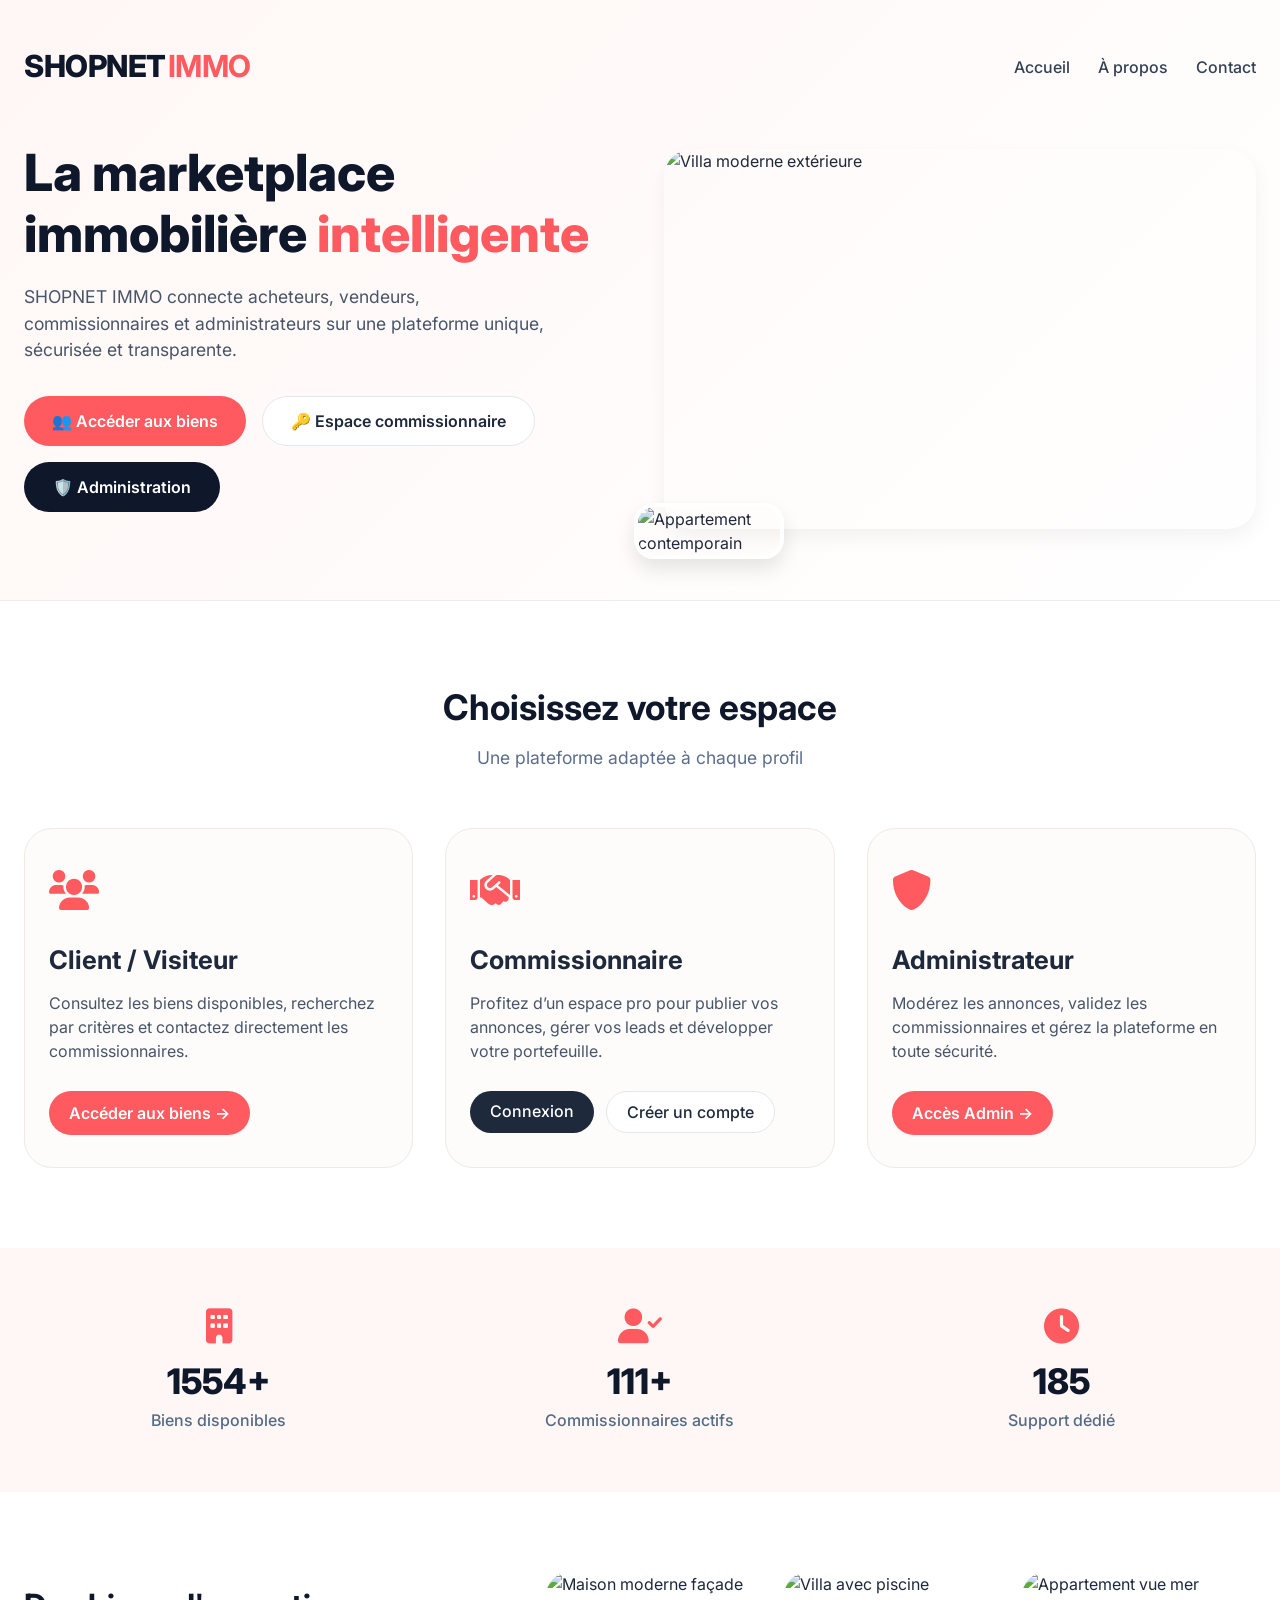
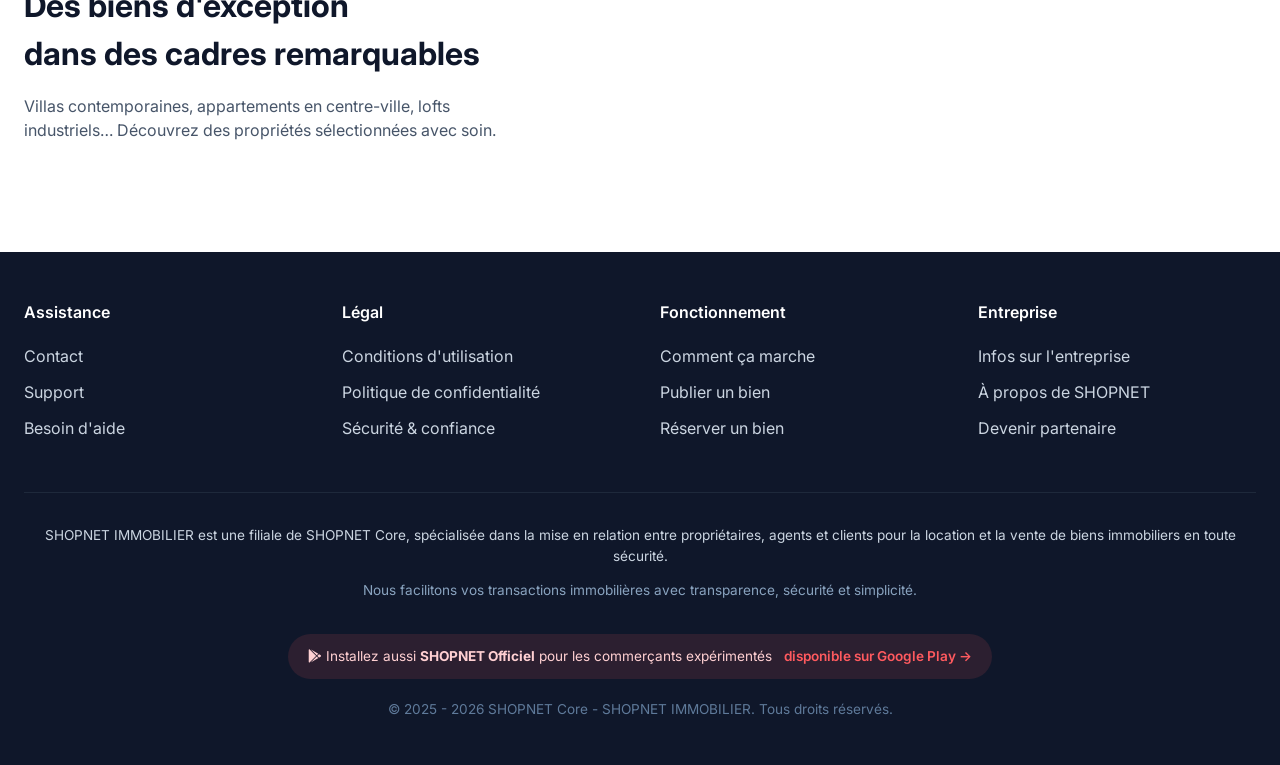
==== commit c615f73a: "Update index.html" ====
--- a/index.html
+++ b/index.html
@@ -5,7 +5,15 @@
 <head>
   <meta charset="UTF-8">
   <meta name="viewport" content="width=device-width, initial-scale=1.0, viewport-fit=cover">
+  
+  <!-- VALIDATION GOOGLE SEARCH CONSOLE -->
+  <meta name="google-site-verification" content="LsIlo7Au-_g8f2RD-P2_CVCU_9TgoJWlnD8s0_1ddg4" />
+
+  <!-- OPTIMISATION RÉFÉRENCEMENT (SEO) -->
   <title>SHOPNET IMMO | Portail immobilier de confiance</title>
+  <meta name="description" content="SHOPNET IMMO : La marketplace immobilière intelligente. Connectez-vous avec des acheteurs, vendeurs et commissionnaires pour des transactions sécurisées.">
+  <meta name="keywords" content="immobilier, vente maison, location appartement, commissionnaire, SHOPNET, transactions sécurisées">
+
   <link rel="stylesheet" href="style.css">
   <link href="https://fonts.googleapis.com/css2?family=Inter:opsz,wght@14..32,300;14..32,400;14..32,500;14..32,600;14..32,700;14..32,800&display=swap" rel="stylesheet">
   <link rel="stylesheet" href="https://cdnjs.cloudflare.com/ajax/libs/font-awesome/6.0.0-beta3/css/all.min.css">
@@ -118,7 +126,7 @@
     </section>
   </main>
 
-  <!-- Footer complet (demandé) -->
+  <!-- Footer complet -->
   <footer class="footer">
     <div class="container">
       <div class="footer-grid">
@@ -163,11 +171,10 @@
           <a href="https://play.google.com/store/apps/details?id=com.shopai.app" target="_blank" rel="noopener">disponible sur Google Play →</a>
         </div>
         <p class="copyright">© 2025 - 2026 SHOPNET Core - SHOPNET IMMOBILIER. Tous droits réservés.</p>
-        <p class="extra-text">SHOPNET IMMOBILIER - Une solution simple et sécurisée pour vos besoins immobiliers.<br>Achetez, louez ou vendez vos biens immobiliers en toute confiance avec SHOPNET IMMOBILIER.</p>
       </div>
     </div>
   </footer>
 
   <script src="script.js"></script>
 </body>
-</html>+</html>
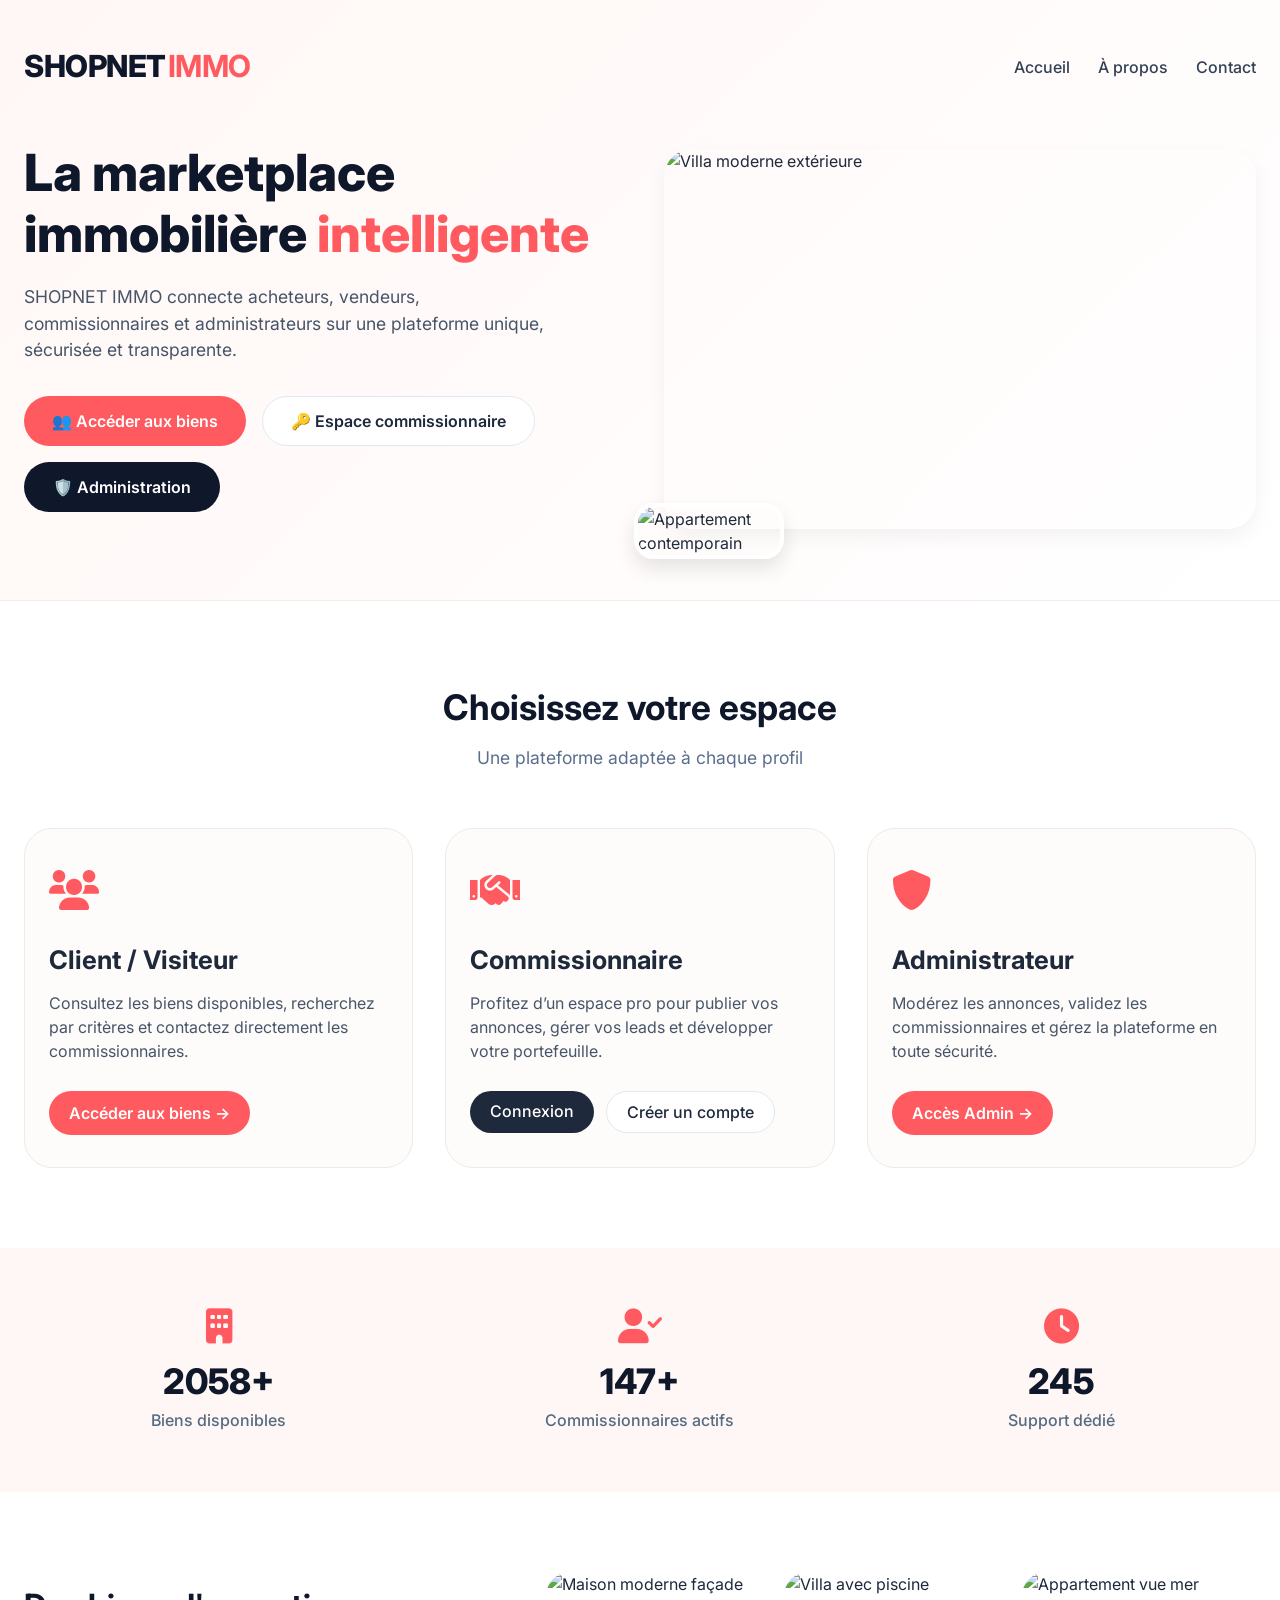
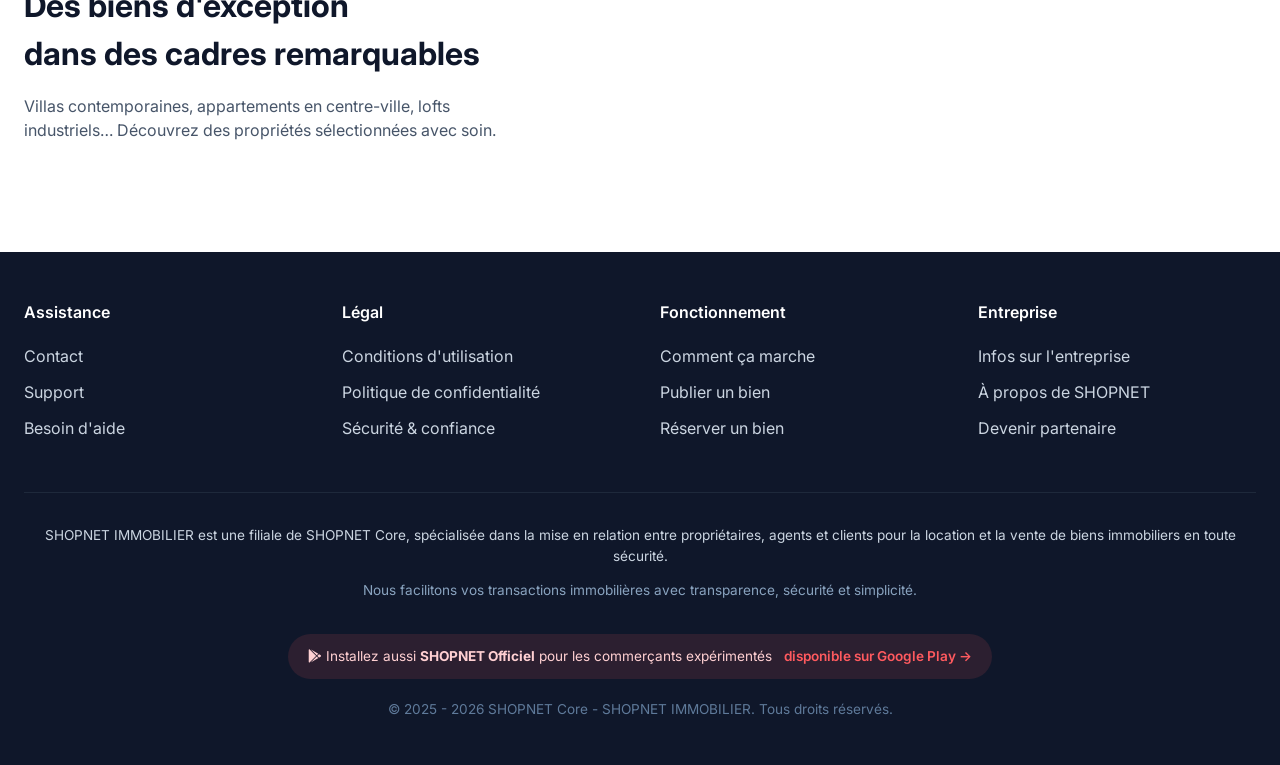
==== commit 40e177f7: "Update index.html" ====
--- a/index.html
+++ b/index.html
@@ -8,10 +8,11 @@
   
   <!-- VALIDATION GOOGLE SEARCH CONSOLE -->
   <meta name="google-site-verification" content="LsIlo7Au-_g8f2RD-P2_CVCU_9TgoJWlnD8s0_1ddg4" />
+  <link rel="canonical" href="https://shopnet-immo-frontend.vercel.app/" />
 
   <!-- OPTIMISATION RÉFÉRENCEMENT (SEO) -->
   <title>SHOPNET IMMO | Portail immobilier de confiance</title>
-  <meta name="description" content="SHOPNET IMMO : La marketplace immobilière intelligente. Connectez-vous avec des acheteurs, vendeurs et commissionnaires pour des transactions sécurisées.">
+  <meta name="description" content="SHOPNET IMMOBILIER : La marketplace immobilière intelligente. Connectez-vous avec des acheteurs, vendeurs et commissionnaires pour des transactions sécurisées.">
   <meta name="keywords" content="immobilier, vente maison, location appartement, commissionnaire, SHOPNET, transactions sécurisées">
 
   <link rel="stylesheet" href="style.css">
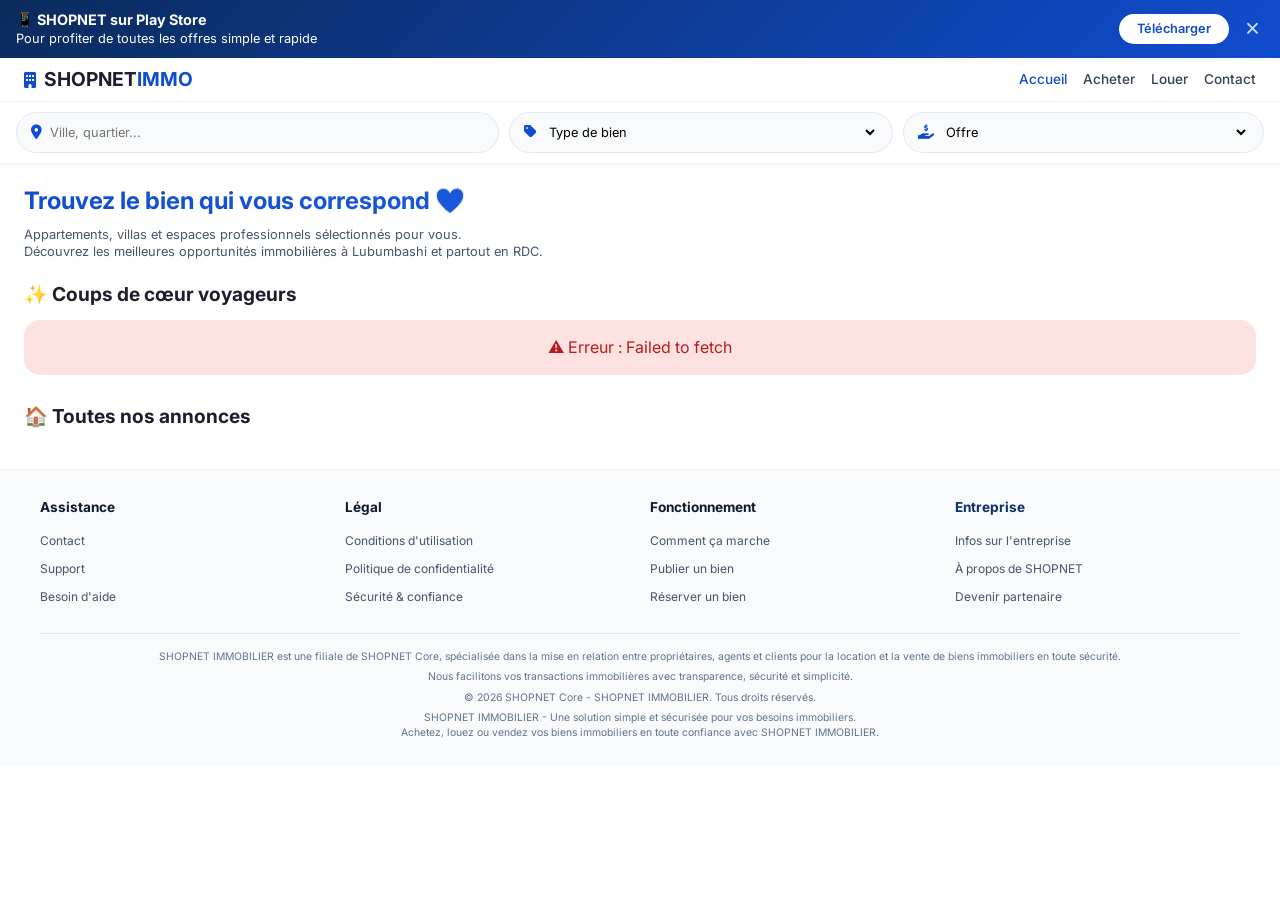
==== commit d96a9b0d: "update immobilier - overwrite version" ====
--- a/index.html
+++ b/index.html
@@ -1,136 +1,94 @@
-
 
 <!DOCTYPE html>
 <html lang="fr">
 <head>
   <meta charset="UTF-8">
-  <meta name="viewport" content="width=device-width, initial-scale=1.0, viewport-fit=cover">
-  
-  <!-- VALIDATION GOOGLE SEARCH CONSOLE -->
-  <meta name="google-site-verification" content="LsIlo7Au-_g8f2RD-P2_CVCU_9TgoJWlnD8s0_1ddg4" />
-  <link rel="canonical" href="https://shopnet-immo-frontend.vercel.app/" />
-
-  <!-- OPTIMISATION RÉFÉRENCEMENT (SEO) -->
-  <title>SHOPNET IMMO | Portail immobilier de confiance</title>
-  <meta name="description" content="SHOPNET IMMOBILIER : La marketplace immobilière intelligente. Connectez-vous avec des acheteurs, vendeurs et commissionnaires pour des transactions sécurisées.">
-  <meta name="keywords" content="immobilier, vente maison, location appartement, commissionnaire, SHOPNET, transactions sécurisées">
-
-  <link rel="stylesheet" href="style.css">
-  <link href="https://fonts.googleapis.com/css2?family=Inter:opsz,wght@14..32,300;14..32,400;14..32,500;14..32,600;14..32,700;14..32,800&display=swap" rel="stylesheet">
+  <meta name="viewport" content="width=device-width, initial-scale=1.0, viewport-fit=cover, user-scalable=yes">
+  <title>SHOPNET IMMOBILIER – Location & Vente</title>
+  <link rel="stylesheet" href="Fil.css">
+  <link href="https://fonts.googleapis.com/css2?family=Inter:opsz,wght@14..32,300;400;500;600;700;800&display=swap" rel="stylesheet">
   <link rel="stylesheet" href="https://cdnjs.cloudflare.com/ajax/libs/font-awesome/6.0.0-beta3/css/all.min.css">
 </head>
 <body>
-  <header class="hero-section">
-    <div class="container">
-      <nav class="navbar">
-        <div class="logo">SHOPNET<span>IMMO</span></div>
-        <div class="nav-links">
-          <a href="#" class="nav-link">Accueil</a>
-          <a href="#" class="nav-link">À propos</a>
-          <a href="#" class="nav-link">Contact</a>
+
+  <!-- BANNIÈRE PLAY STORE (fermable) -->
+  <div id="promoStore" class="promo-store">
+    <div class="promo-store-content">
+      <div class="promo-store-text">
+        <strong>📱 SHOPNET sur Play Store</strong>
+        <span>Pour profiter de toutes les offres simple et rapide</span>
+      </div>
+      <a href="https://play.google.com/store/apps/details?id=com.shopai.app" target="_blank" class="promo-store-btn">Télécharger</a>
+      <button id="closePromoStore" class="close-promo-store">&times;</button>
+    </div>
+  </div>
+
+  <!-- En-tête + filtres (fixés ensemble) -->
+  <div class="sticky-top">
+    <header class="header">
+      <div class="container">
+        <div class="logo">
+          <i class="fas fa-building"></i>
+          <span>SHOPNET</span><span class="accent">IMMO</span>
         </div>
-      </nav>
+        <nav>
+          <a href="#" class="active">Accueil</a>
+          <a href="#">Acheter</a>
+          <a href="#">Louer</a>
+          <a href="#">Contact</a>
+        </nav>
+      </div>
+    </header>
 
-      <div class="hero-grid">
-        <div class="hero-content">
-          <h1>La marketplace immobilière <span class="accent">intelligente</span></h1>
-          <p class="hero-description">
-            SHOPNET IMMO connecte acheteurs, vendeurs, commissionnaires et administrateurs sur une plateforme unique, sécurisée et transparente.
-          </p>
-          <div class="hero-buttons">
-            <a href="Fil.html" class="btn btn-primary">👥 Accéder aux biens</a>
-            <a href="Login.html" class="btn btn-outline">🔑 Espace commissionnaire</a>
-            <a href="AdminDashboard/verifie.html" class="btn btn-secondary">🛡️ Administration</a>
-          </div>
-        </div>
-        <div class="hero-image">
-          <img src="https://images.unsplash.com/photo-1582407947304-fd86f028f716?w=700&auto=format" alt="Villa moderne extérieure" loading="lazy">
-          <img src="https://images.unsplash.com/photo-1564013799919-ab600027ffc6?w=300&auto=format" alt="Appartement contemporain" class="floating-img" loading="lazy">
-        </div>
+    <div class="filters">
+      <div class="filter-group">
+        <i class="fas fa-map-marker-alt"></i>
+        <input type="text" id="searchCity" placeholder="Ville, quartier...">
+      </div>
+      <div class="filter-group">
+        <i class="fas fa-tag"></i>
+        <select id="filterType">
+          <option value="">Type de bien</option>
+          <option value="Maison">Maison</option>
+          <option value="Appartement">Appartement</option>
+          <option value="Parcelle">Parcelle</option>
+          <option value="Bureau">Bureau</option>
+        </select>
+      </div>
+      <div class="filter-group">
+        <i class="fas fa-hand-holding-usd"></i>
+        <select id="filterOffer">
+          <option value="">Offre</option>
+          <option value="Vente">Vente</option>
+          <option value="Location">Location</option>
+        </select>
       </div>
     </div>
-  </header>
+  </div>
 
-  <main>
-    <!-- Section rôles principaux -->
-    <section class="roles">
-      <div class="container">
-        <div class="section-header">
-          <h2>Choisissez votre espace</h2>
-          <p>Une plateforme adaptée à chaque profil</p>
-        </div>
-        <div class="roles-grid">
-          <!-- Carte Client -->
-          <div class="role-card">
-            <div class="role-icon"><i class="fas fa-users"></i></div>
-            <h3>Client / Visiteur</h3>
-            <p>Consultez les biens disponibles, recherchez par critères et contactez directement les commissionnaires.</p>
-            <a href="Fil.html" class="btn-role">Accéder aux biens →</a>
-          </div>
-          <!-- Carte Commissionnaire -->
-          <div class="role-card">
-            <div class="role-icon"><i class="fas fa-handshake"></i></div>
-            <h3>Commissionnaire</h3>
-            <p>Profitez d’un espace pro pour publier vos annonces, gérer vos leads et développer votre portefeuille.</p>
-            <div class="role-buttons">
-              <a href="Login.html" class="btn-role-small">Connexion</a>
-              <a href="register.html" class="btn-role-small outline">Créer un compte</a>
-            </div>
-          </div>
-          <!-- Carte Admin -->
-          <div class="role-card">
-            <div class="role-icon"><i class="fas fa-shield-alt"></i></div>
-            <h3>Administrateur</h3>
-            <p>Modérez les annonces, validez les commissionnaires et gérez la plateforme en toute sécurité.</p>
-            <a href="AdminDashboard/verifie.html" class="btn-role">Accès Admin →</a>
-          </div>
-        </div>
-      </div>
+  <main class="main container">
+    <!-- Texte accueil aligné à GAUCHE -->
+    <div class="hero hero-left">
+      <h1>Trouvez le bien qui vous correspond 💖</h1>
+      <p>Appartements, villas et espaces professionnels sélectionnés pour vous.<br>Découvrez les meilleures opportunités immobilières à Lubumbashi et partout en RDC.</p>
+    </div>
+
+    <!-- Section Coups de cœur (max 3 premiers biens) -->
+    <section class="featured-section">
+      <h2 class="section-title">✨ Coups de cœur voyageurs</h2>
+      <div id="featuredGrid" class="properties-grid"></div>
     </section>
 
-    <!-- Section confiance / chiffres -->
-    <section class="stats">
-      <div class="container stats-grid">
-        <div class="stat-item">
-          <i class="fas fa-building"></i>
-          <span class="stat-number">2 500+</span>
-          <span>Biens disponibles</span>
-        </div>
-        <div class="stat-item">
-          <i class="fas fa-user-check"></i>
-          <span class="stat-number">180+</span>
-          <span>Commissionnaires actifs</span>
-        </div>
-        <div class="stat-item">
-          <i class="fas fa-clock"></i>
-          <span class="stat-number">24/7</span>
-          <span>Support dédié</span>
-        </div>
-      </div>
-    </section>
-
-    <!-- Section images de motivation extérieures -->
-    <section class="gallery-showcase">
-      <div class="container">
-        <div class="gallery-flex">
-          <div class="gallery-text">
-            <h2>Des biens d'exception<br> dans des cadres remarquables</h2>
-            <p>Villas contemporaines, appartements en centre-ville, lofts industriels… Découvrez des propriétés sélectionnées avec soin.</p>
-          </div>
-          <div class="gallery-images">
-            <img src="https://images.unsplash.com/photo-1600585154340-be6161a56a0c?w=400&auto=format" alt="Maison moderne façade">
-            <img src="https://images.unsplash.com/photo-1600585154526-990dced4db0d?w=400&auto=format" alt="Villa avec piscine">
-            <img src="https://images.unsplash.com/photo-1600607687939-ce8a6c25118c?w=400&auto=format" alt="Appartement vue mer">
-          </div>
-        </div>
-      </div>
+    <!-- Section Tous les biens -->
+    <section class="all-properties-section">
+      <h2 class="section-title">🏠 Toutes nos annonces</h2>
+      <div id="allPropertiesGrid" class="properties-grid"></div>
     </section>
   </main>
 
-  <!-- Footer complet -->
   <footer class="footer">
-    <div class="container">
-      <div class="footer-grid">
+    <div class="footer-container">
+      <div class="footer-columns">
         <div class="footer-col">
           <h4>Assistance</h4>
           <ul>
@@ -155,7 +113,7 @@
             <li><a href="#">Réserver un bien</a></li>
           </ul>
         </div>
-        <div class="footer-col">
+        <div class="footer-col entreprise-col">
           <h4>Entreprise</h4>
           <ul>
             <li><a href="#">Infos sur l'entreprise</a></li>
@@ -164,18 +122,15 @@
           </ul>
         </div>
       </div>
-      <div class="footer-branding">
-        <p class="brand-description">SHOPNET IMMOBILIER est une filiale de SHOPNET Core, spécialisée dans la mise en relation entre propriétaires, agents et clients pour la location et la vente de biens immobiliers en toute sécurité.</p>
-        <p class="trust-text">Nous facilitons vos transactions immobilières avec transparence, sécurité et simplicité.</p>
-        <div class="app-promo">
-          <i class="fab fa-google-play"></i> Installez aussi <strong>SHOPNET Officiel</strong> pour les commerçants expérimentés 
-          <a href="https://play.google.com/store/apps/details?id=com.shopai.app" target="_blank" rel="noopener">disponible sur Google Play →</a>
-        </div>
-        <p class="copyright">© 2025 - 2026 SHOPNET Core - SHOPNET IMMOBILIER. Tous droits réservés.</p>
+      <div class="footer-description">
+        <p>SHOPNET IMMOBILIER est une filiale de SHOPNET Core, spécialisée dans la mise en relation entre propriétaires, agents et clients pour la location et la vente de biens immobiliers en toute sécurité.</p>
+        <p>Nous facilitons vos transactions immobilières avec transparence, sécurité et simplicité.</p>
+        <p>© 2026 SHOPNET Core - SHOPNET IMMOBILIER. Tous droits réservés.</p>
+        <p>SHOPNET IMMOBILIER - Une solution simple et sécurisée pour vos besoins immobiliers.<br>Achetez, louez ou vendez vos biens immobiliers en toute confiance avec SHOPNET IMMOBILIER.</p>
       </div>
     </div>
   </footer>
 
-  <script src="script.js"></script>
+  <script src="Fil.js"></script>
 </body>
-</html>
+</html>
--- a/Fil.css
+++ b/Fil.css
@@ -0,0 +1,354 @@
+
+
+* {
+  margin: 0;
+  padding: 0;
+  box-sizing: border-box;
+}
+
+body {
+  font-family: 'Inter', sans-serif;
+  background: #ffffff;
+  color: #1e1e2f;
+  line-height: 1.4;
+  overflow-x: hidden;
+}
+
+.container {
+  max-width: 1400px;
+  margin: 0 auto;
+  padding: 0 16px;
+}
+
+/* ===== BANNIÈRE PLAY STORE ===== */
+.promo-store {
+  background: linear-gradient(135deg, #0b2b5c, #104ccf);
+  color: white;
+  padding: 10px 16px;
+  z-index: 30;
+}
+.promo-store-content {
+  display: flex;
+  align-items: center;
+  gap: 12px;
+  flex-wrap: wrap;
+  justify-content: space-between;
+}
+.promo-store-text {
+  flex: 2;
+  font-size: 0.8rem;
+}
+.promo-store-text strong {
+  display: block;
+  font-size: 0.9rem;
+}
+.promo-store-btn {
+  background: white;
+  color: #104ccf;
+  padding: 6px 18px;
+  border-radius: 40px;
+  text-decoration: none;
+  font-weight: 600;
+  font-size: 0.8rem;
+  white-space: nowrap;
+  transition: 0.2s;
+}
+.promo-store-btn:hover {
+  background: #f0f2f5;
+}
+.close-promo-store {
+  background: none;
+  border: none;
+  color: white;
+  font-size: 1.6rem;
+  cursor: pointer;
+  padding: 0 4px;
+  line-height: 1;
+  opacity: 0.8;
+}
+.close-promo-store:hover {
+  opacity: 1;
+}
+
+/* ===== STICKY HEADER + FILTRES ===== */
+.sticky-top {
+  position: sticky;
+  top: 0;
+  z-index: 20;
+  background: white;
+  box-shadow: 0 2px 6px rgba(0,0,0,0.05);
+}
+
+.header {
+  background: white;
+  padding: 8px 0;
+}
+.header .container {
+  display: flex;
+  justify-content: space-between;
+  align-items: center;
+}
+.logo {
+  font-size: 1.2rem;
+  font-weight: 700;
+}
+.logo i {
+  color: #104ccf;
+  margin-right: 4px;
+  font-size: 1rem;
+}
+.logo span:first-child {
+  color: #0f172a;
+}
+.logo .accent {
+  color: #104ccf;
+}
+nav {
+  display: flex;
+  gap: 16px;
+}
+nav a {
+  text-decoration: none;
+  color: #334155;
+  font-weight: 500;
+  font-size: 0.85rem;
+}
+nav a.active, nav a:hover {
+  color: #104ccf;
+}
+
+/* Filtres */
+.filters {
+  display: flex;
+  flex-wrap: wrap;
+  gap: 10px;
+  padding: 10px 16px;
+  background: white;
+  border-top: 1px solid #eef2f6;
+  border-bottom: 1px solid #eef2f6;
+}
+.filter-group {
+  background: #f8fafc;
+  border: 1px solid #e2e8f0;
+  border-radius: 40px;
+  padding: 5px 14px;
+  display: inline-flex;
+  align-items: center;
+  gap: 8px;
+  flex: 1 1 auto;
+  min-width: 120px;
+}
+.filter-group i {
+  color: #104ccf;
+  font-size: 0.9rem;
+}
+.filter-group input, .filter-group select {
+  border: none;
+  background: transparent;
+  font-family: inherit;
+  font-size: 0.8rem;
+  padding: 6px 0;
+  outline: none;
+  width: 100%;
+}
+
+/* Hero : aligné à GAUCHE */
+.hero-left {
+  text-align: left;
+  margin: 20px 0 20px;
+}
+.hero-left h1 {
+  font-size: 1.5rem;
+  font-weight: 700;
+  background: linear-gradient(135deg, #104ccf, #2b6ef0);
+  background-clip: text;
+  -webkit-background-clip: text;
+  color: transparent;
+}
+.hero-left p {
+  font-size: 0.8rem;
+  color: #475569;
+  margin-top: 8px;
+}
+
+/* Sections */
+.section-title {
+  font-size: 1.2rem;
+  font-weight: 700;
+  margin: 16px 0 12px 0;
+}
+
+/* GRILLE : 2 colonnes mobile, 3 dès 600px */
+.properties-grid {
+  display: grid;
+  grid-template-columns: repeat(2, 1fr);
+  gap: 14px;
+  margin-bottom: 28px;
+}
+
+/* Carte immobilière */
+.property-card {
+  background: white;
+  border-radius: 18px;
+  border: 1px solid #eef2f6;
+  overflow: hidden;
+  cursor: pointer;
+  transition: 0.2s;
+  position: relative;
+}
+.property-card:hover {
+  transform: translateY(-2px);
+  border-color: #104ccf;
+}
+.card-img {
+  width: 100%;
+  height: 130px;
+  object-fit: cover;
+}
+.card-content {
+  padding: 8px 10px 12px;
+}
+.card-title {
+  font-size: 0.85rem;
+  font-weight: 600;
+  white-space: nowrap;
+  overflow: hidden;
+  text-overflow: ellipsis;
+}
+.card-price {
+  font-size: 0.95rem;
+  font-weight: 700;
+  color: #104ccf;
+}
+.card-location {
+  display: flex;
+  align-items: center;
+  gap: 4px;
+  font-size: 0.65rem;
+  color: #475569;
+  margin: 4px 0;
+}
+.card-meta {
+  display: flex;
+  justify-content: space-between;
+  font-size: 0.6rem;
+  background: #f8fafc;
+  padding: 4px 8px;
+  border-radius: 30px;
+  margin-top: 6px;
+}
+.meta-tag {
+  font-weight: 600;
+  color: #104ccf;
+}
+
+/* Cœur favori */
+.favorite-btn {
+  position: absolute;
+  top: 6px;
+  right: 6px;
+  background: rgba(255,255,255,0.9);
+  border-radius: 50%;
+  width: 28px;
+  height: 28px;
+  display: flex;
+  align-items: center;
+  justify-content: center;
+  cursor: pointer;
+  backdrop-filter: blur(2px);
+}
+.favorite-btn i {
+  font-size: 0.9rem;
+  color: #cbd5e1;
+}
+.favorite-btn.active i {
+  color: #ef4444;
+}
+
+/* Loader (pas de message "aucun bien") */
+.loader {
+  text-align: center;
+  padding: 1.5rem;
+  color: #104ccf;
+  grid-column: 1 / -1;
+}
+.error-message {
+  background: #fee2e2;
+  color: #b91c1c;
+  border-radius: 16px;
+  text-align: center;
+  padding: 1rem;
+  grid-column: 1 / -1;
+}
+
+/* Footer */
+.footer {
+  background: #f8fafc;
+  border-top: 1px solid #eef2f6;
+  padding: 28px 16px 20px;
+  margin-top: 16px;
+}
+.footer-container {
+  max-width: 1200px;
+  margin: 0 auto;
+}
+.footer-columns {
+  display: flex;
+  flex-wrap: wrap;
+  justify-content: space-between;
+  gap: 20px;
+  margin-bottom: 20px;
+}
+.footer-col {
+  flex: 1;
+  min-width: 130px;
+}
+.footer-col h4 {
+  font-size: 0.85rem;
+  font-weight: 700;
+  margin-bottom: 10px;
+  color: #0f172a;
+}
+.footer-col.entreprise-col h4 {
+  color: #0a2f6c; /* Bleu foncé */
+}
+.footer-col ul {
+  list-style: none;
+}
+.footer-col li {
+  margin-bottom: 6px;
+}
+.footer-col a {
+  text-decoration: none;
+  color: #475569;
+  font-size: 0.75rem;
+}
+.footer-col a:hover {
+  color: #104ccf;
+}
+.footer-description {
+  font-size: 0.65rem;
+  color: #64748b;
+  text-align: center;
+  border-top: 1px solid #e2e8f0;
+  padding-top: 16px;
+  margin-top: 16px;
+}
+.footer-description p {
+  margin-bottom: 6px;
+}
+
+/* Responsive */
+@media (min-width: 600px) {
+  .properties-grid {
+    grid-template-columns: repeat(3, 1fr);
+  }
+  .card-img {
+    height: 150px;
+  }
+}
+@media (min-width: 1024px) {
+  .container {
+    padding: 0 24px;
+  }
+}
